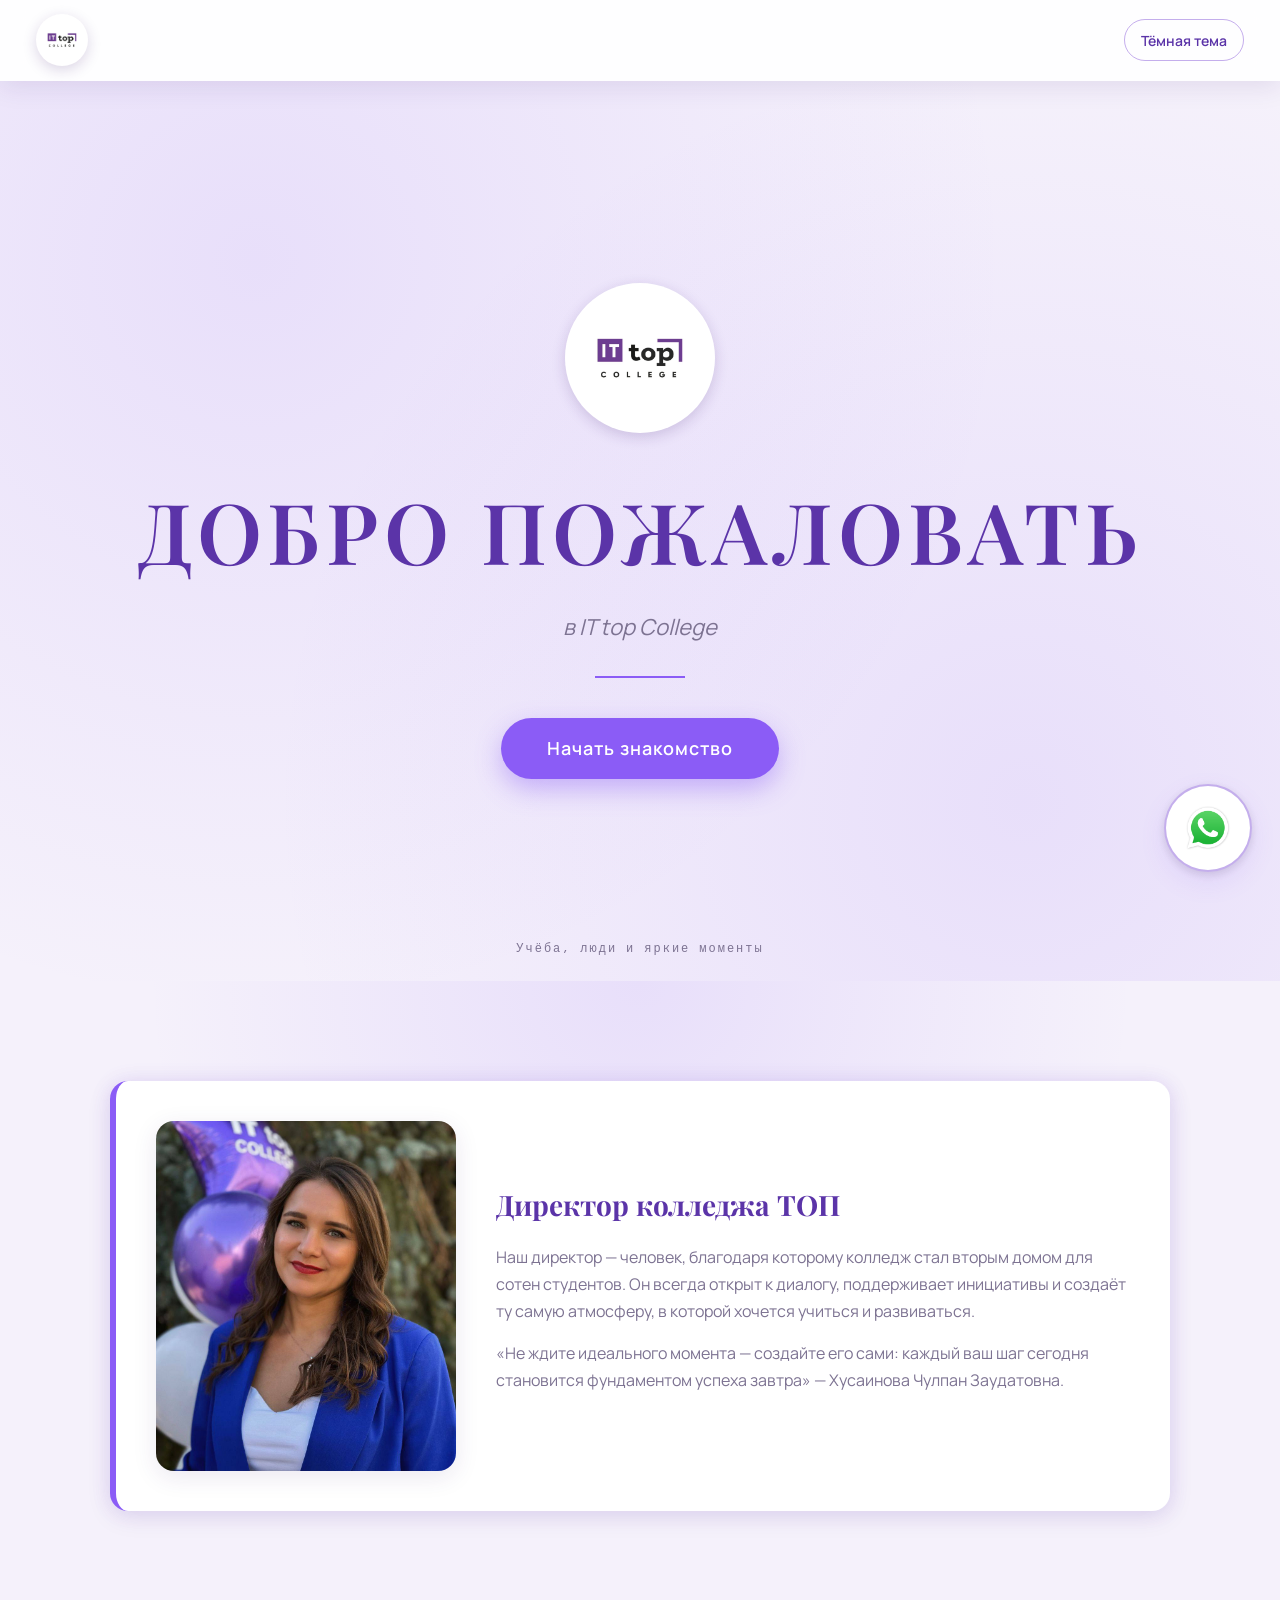
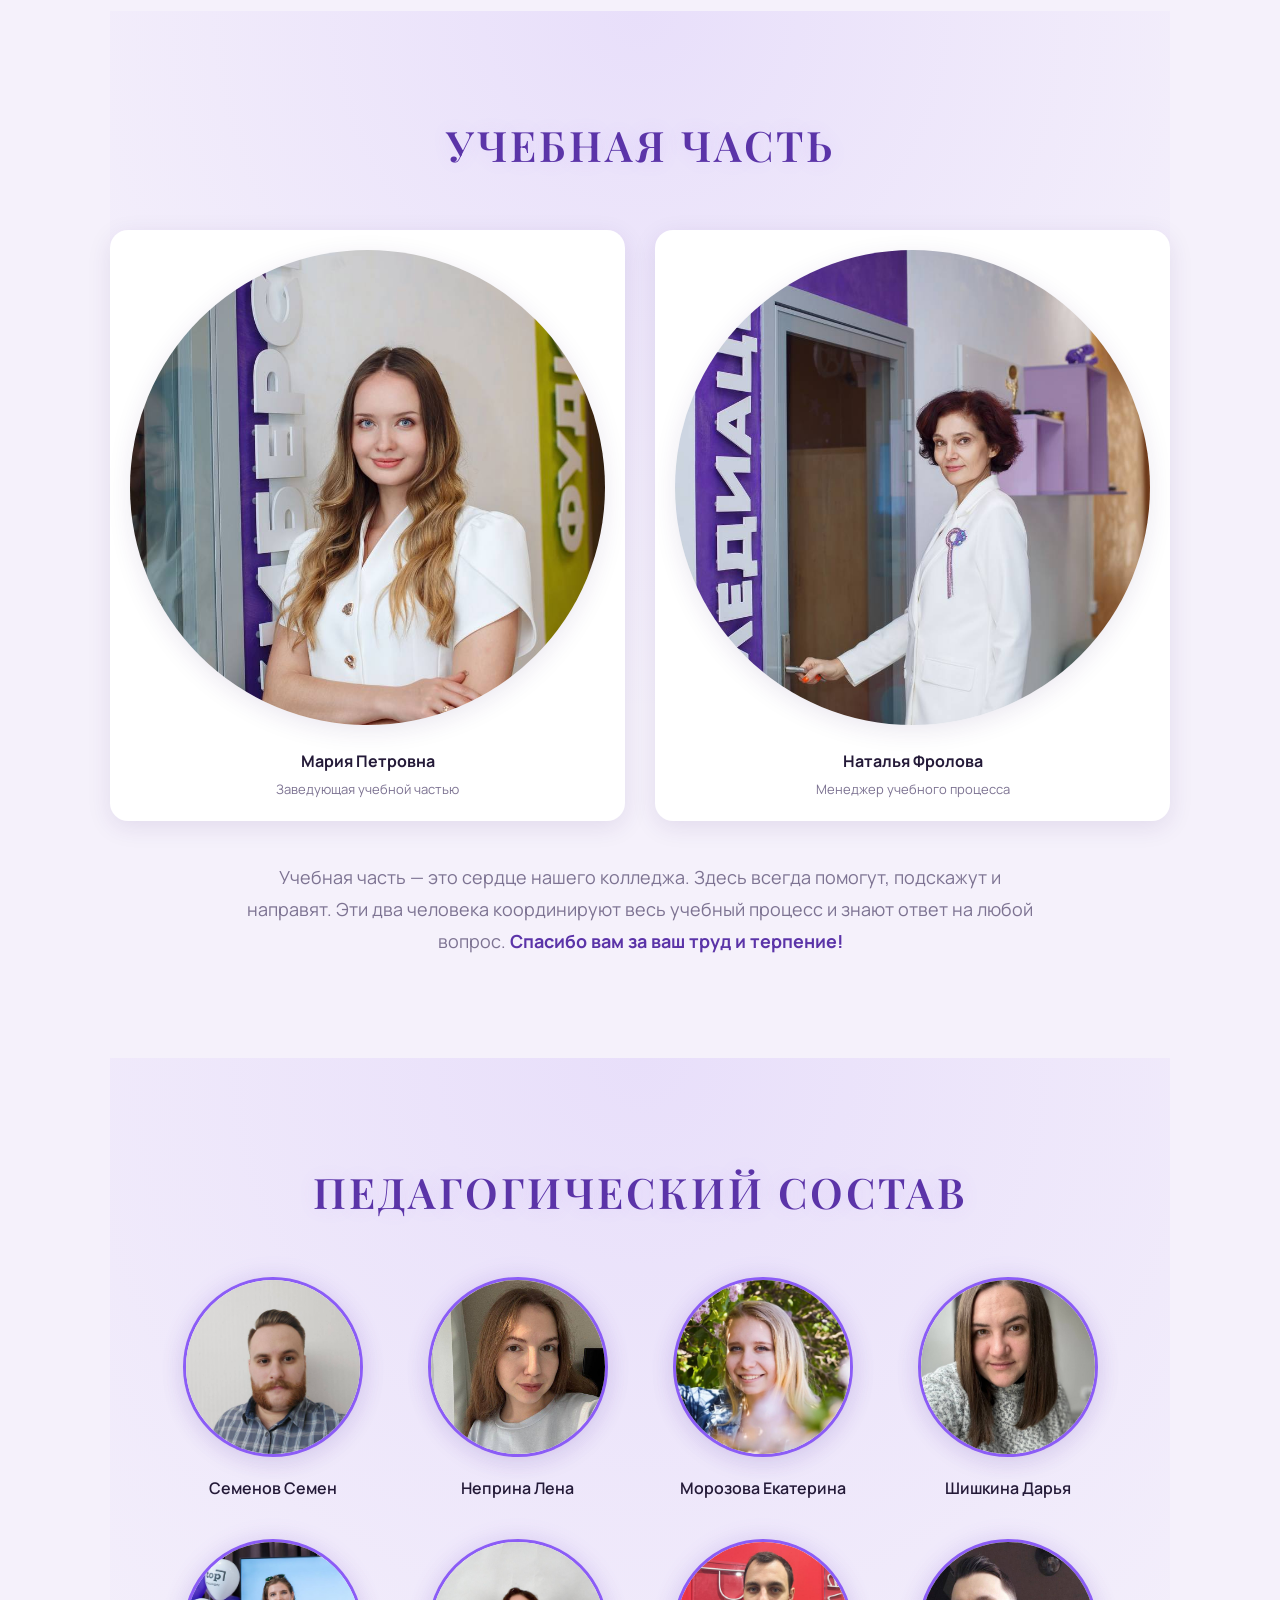
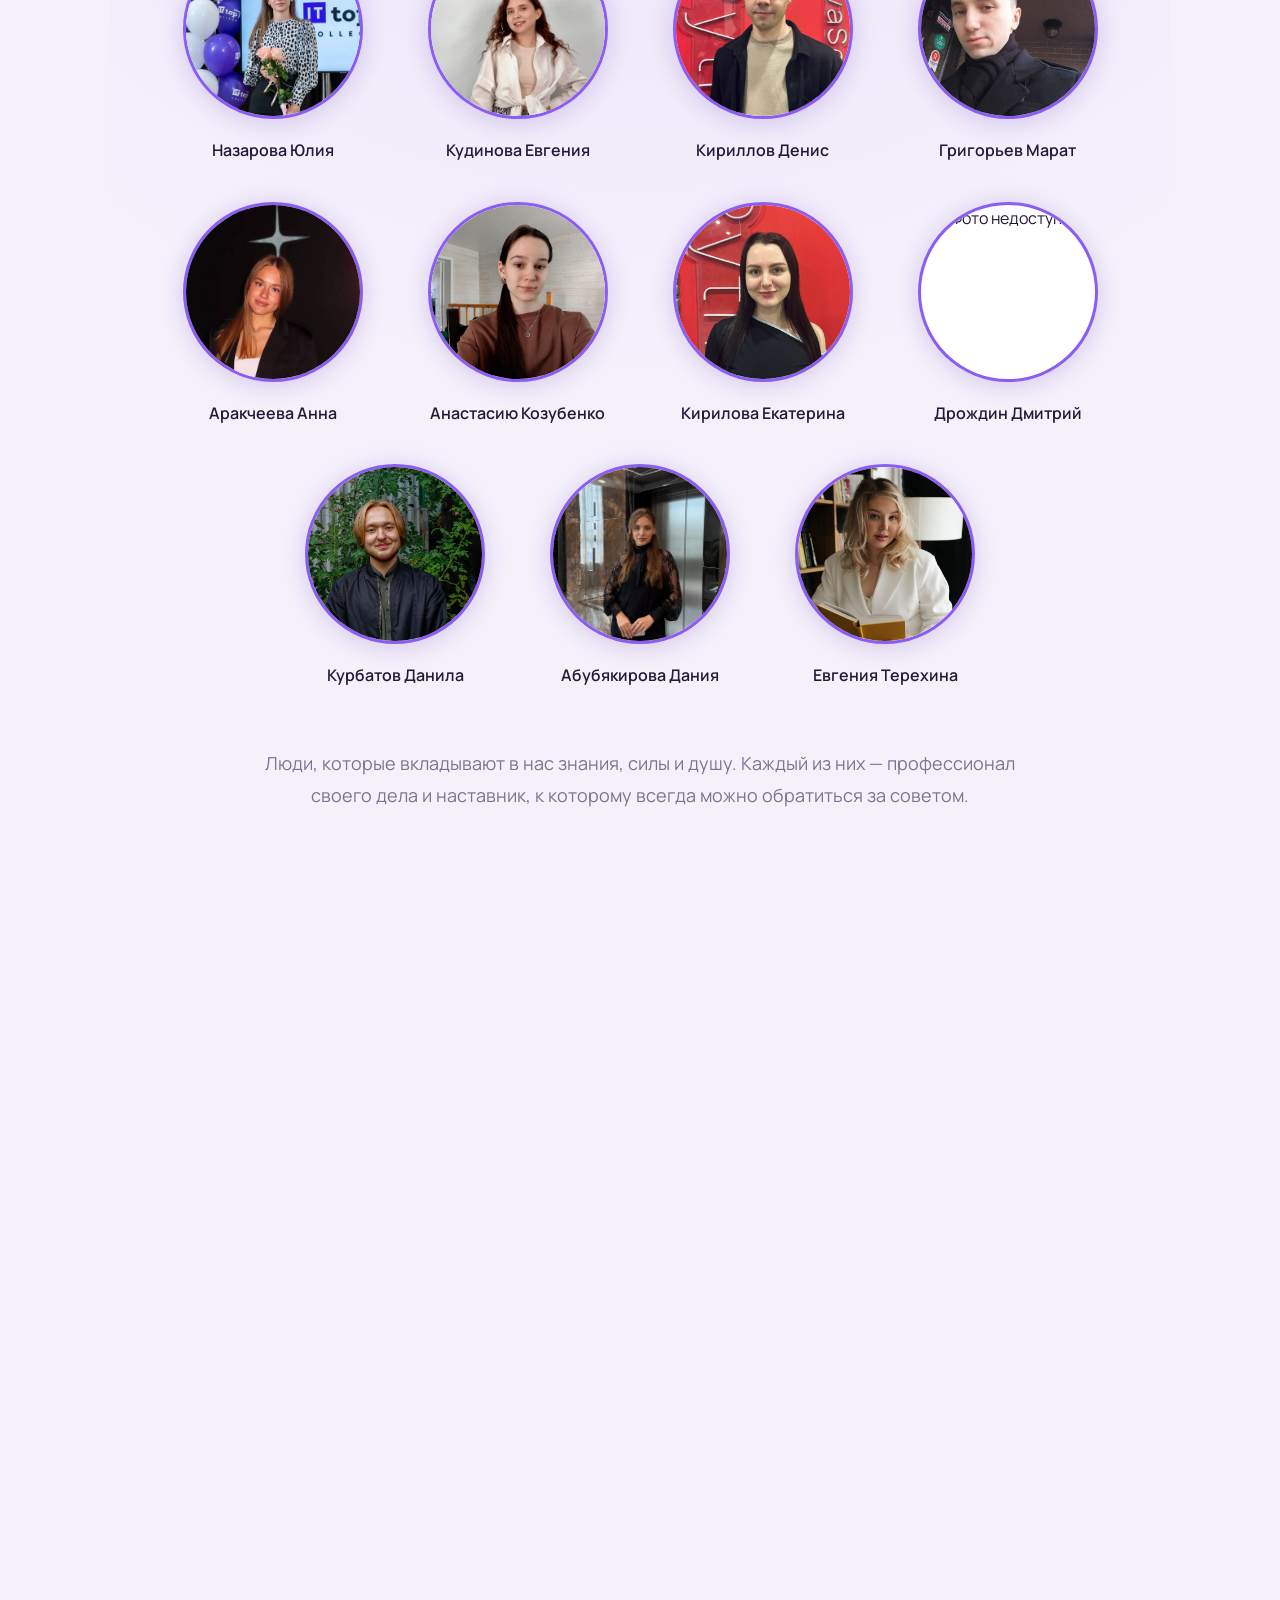
==== index.html @ a3cddbc0 "v1.0.0 — initial release" ====
<!DOCTYPE html>
<html lang="ru">
<head>
  <meta charset="UTF-8">
  <meta name="viewport" content="width=device-width, initial-scale=1.0">
  <title>Добро пожаловать — IT top College</title>
  <link rel="stylesheet" href="style.css">

  <script>
    (function () {
      try {
        var t = localStorage.getItem('theme');
        if (t === 'light' || t === 'dark') {
          document.documentElement.setAttribute('data-theme', t);
        }
      } catch (e) {}
    })();
  </script>
  <script src="theme-toggle.js" defer></script>
</head>
<body>

  <header class="site-header" id="siteHeader">
    <a href="index.html" class="logo-round" title="На главную">
      <img src="/icon and logo/logo.avif" alt="Логотип">
    </a>

    <div class="header-actions">
      <button class="theme-toggle" id="theme-toggle" aria-label="Сменить тему"></button>
    </div>
  </header>

  <header class="cover" id="cover">
    <div class="logo-big logo-round">
      <img src="/icon and logo/logo.avif" alt="Логотип IT top College">
    </div>
    <h1>Добро пожаловать</h1>
    <p class="cover-sub">в IT top College</p>
    <div class="divider"></div>
    <a href="#director" class="btn-start" id="start-btn">Начать знакомство</a>
    <p class="cover-foot">Учёба, люди и яркие моменты</p>
  </header>

  <main class="story-content">

    <section class="section" id="director">
      <div class="director-block">
        <div class="director-photo">
          <img src="/teachers/Хусаинова Чулпан Заудатовна.jpg" alt="Фото недоступно">
        </div>
        <div class="director-info">
          <h2>Директор колледжа ТОП</h2>
          <p>Наш директор — человек, благодаря которому колледж стал вторым домом для сотен студентов. Он всегда открыт к диалогу, поддерживает инициативы и создаёт ту самую атмосферу, в которой хочется учиться и развиваться.</p>
          <blockquote class="director-quote">
            <p>«Не ждите идеального момента — создайте его сами: каждый ваш шаг сегодня становится фундаментом успеха завтра» — Хусаинова Чулпан Заудатовна.</p>
          </blockquote>
        </div>
      </div>
    </section>

    <section class="section" id="academic">
      <h2 class="section-title">Учебная часть</h2>

      <div class="academic-layout">
        <div class="academic-col">
          <div class="staff-card">
            <img src="/teachers/Иванова Мария.jpg" alt="Фото недоступно">
            <div class="staff-name">Мария Петровна</div>
            <div class="staff-role">Заведующая учебной частью</div>
          </div>
          <!-- <div class="academic-quote">
            <p>«Не ждите идеального момента — создайте его сами: каждый ваш шаг сегодня становится фундаментом успеха завтра»</p>
          </div> -->
        </div>

        <div class="academic-col">
          <div class="staff-card">
            <img src="/teachers/Наталья Фролова.jpg" alt="Фото недоступно">
            <div class="staff-name">Наталья Фролова</div>
            <div class="staff-role">Менеджер учебного процесса</div>
          </div>
          <!-- <div class="academic-quote">
            <p>«Не ждите идеального момента — создайте его сами: каждый ваш шаг сегодня становится фундаментом успеха завтра»</p>
          </div> -->
        </div>
      </div>

      <div class="section-text">
        <p>Учебная часть — это сердце нашего колледжа. Здесь всегда помогут, подскажут и направят. Эти два человека координируют весь учебный процесс и знают ответ на любой вопрос. <strong>Спасибо вам за ваш труд и терпение!</strong></p>
      </div>
    </section>

    <section class="section" id="staff">
      <h2 class="section-title">Педагогический состав</h2>
      <div class="teachers-grid">
        <div class="teacher-card"><div class="teacher-avatar"><img src="/teachers/Семенов Семен.jpg" alt="Фото недоступно"></div><div class="teacher-name">Семенов Семен</div></div>
        <div class="teacher-card"><div class="teacher-avatar"><img src="/teachers/Неприна Лена.jpg" alt="Фото недоступно"></div><div class="teacher-name">Неприна Лена</div></div>
        <div class="teacher-card"><div class="teacher-avatar"><img src="/teachers/Морозова Екатерина.jpg" alt="Фото недоступно"></div><div class="teacher-name">Морозова Екатерина</div></div>
        <div class="teacher-card"><div class="teacher-avatar"><img src="/teachers/Шишкина Дарья.jpg" alt="Фото недоступно"></div><div class="teacher-name">Шишкина Дарья</div></div>
        <div class="teacher-card"><div class="teacher-avatar"><img src="/teachers/Назарова Юлия.jpg" alt="Фото недоступно"></div><div class="teacher-name">Назарова Юлия</div></div>
        <div class="teacher-card"><div class="teacher-avatar"><img src="/teachers/Кудинова Евгения.jpg" alt="Фото недоступно"></div><div class="teacher-name">Кудинова Евгения</div></div>
        <div class="teacher-card"><div class="teacher-avatar"><img src="/teachers/Кириллов Денис.jpg" alt="Фото недоступно"></div><div class="teacher-name">Кириллов Денис</div></div>
        <div class="teacher-card"><div class="teacher-avatar"><img src="/teachers/Григорьев Марат.jpg" alt="Фото недоступно"></div><div class="teacher-name">Григорьев Марат</div></div>
        <div class="teacher-card"><div class="teacher-avatar"><img src="/teachers/Аракчеева Анна.jpg" alt="Фото недоступно"></div><div class="teacher-name">Аракчеева Анна</div></div>
        <div class="teacher-card"><div class="teacher-avatar"><img src="/teachers/Анастасию Козубенко.jpg" alt="Фото недоступно"></div><div class="teacher-name">Анастасию Козубенко</div></div>
        <div class="teacher-card"><div class="teacher-avatar"><img src="/teachers/Кирилова Екатерина.jpg" alt="Фото недоступно"></div><div class="teacher-name">Кирилова Екатерина</div></div>
        <div class="teacher-card"><div class="teacher-avatar"><img src="/teachers/Дрождин Дмитрий.jpg" alt="Фото недоступно"></div><div class="teacher-name">Дрождин Дмитрий</div></div>
        <div class="teacher-card"><div class="teacher-avatar"><img src="/teachers/Курбатов Данила.jpg" alt="Фото недоступно"></div><div class="teacher-name">Курбатов Данила</div></div>
        <div class="teacher-card"><div class="teacher-avatar"><img src="/teachers/Абубякирова Дания.jpg" alt="Фото недоступно"></div><div class="teacher-name">Абубякирова Дания</div></div>
        <div class="teacher-card"><div class="teacher-avatar"><img src="/teachers/Евгения Терехина.jpg" alt="Фото недоступно"></div><div class="teacher-name">Евгения Терехина</div></div>
      </div>
      <div class="section-text">
        <p>Люди, которые вкладывают в нас знания, силы и душу. Каждый из них — профессионал своего дела и наставник, к которому всегда можно обратиться за советом.</p>
      </div>
    </section>

    <section class="section" id="life">
      <h2 class="section-title">Наша жизнь</h2>
      <div class="grid-8">
        <img src="/images/5363942269402160762.jpg" alt="Фото недоступно">
        <img src="/images/IMG_5062.jpg" alt="Фото недоступно">
        <img src="/images/5363942269402160749.jpg" alt="Фото недоступно">
        <img src="/images/5363942269402160780.jpg" alt="Фото недоступно">
        <img src="/images/5363942269402160752.jpg" alt="Фото недоступно">
        <img src="/images/5363942269402160764.jpg" alt="Фото недоступно">
        <img src="/images/5363942269402160736.jpg" alt="Фото недоступно">
        <img src="/images/IMG_2931.JPG" alt="Фото недоступно">
      </div>
      <div class="section-text">
        <p>Учёба — это не только пары и зачёты. Это мероприятия, конкурсы, поездки и моменты, которые запоминаются навсегда. Здесь мы показываем самые яркие кадры из нашей студенческой жизни.</p>
      </div>
      <div class="center-btn">
        <a href="months.html" class="btn-start">Перейти к главам</a>
      </div>
    </section>

  </main>

  <div class="rotating-social-icon">
    <div class="rotating-icon-container">
      <a href="https://wa.me/79278287727" class="rotating-icon whatsapp" target="_blank" rel="noopener noreferrer" title="WhatsApp">
        <img src="/icon and logo/whatsapp-icon.png" alt="WhatsApp" width="50" height="50" loading="lazy">
      </a>
      <a href="https://t.me/academya73" class="rotating-icon telegram" target="_blank" rel="noopener noreferrer" title="Telegram">
        <img src="/icon and logo/telegram-icon.png" alt="Telegram" width="80" height="80" loading="lazy">
      </a>
      <a href="https://m.vk.ru/it_academy_uly" class="rotating-icon vk" target="_blank" rel="noopener noreferrer" title="ВКонтакте">
        <img src="/icon and logo/vk-icon.png" alt="ВКонтакте" width="70" height="70" loading="lazy">
      </a>
      <a href="https://max.ru/channel_itacademy_top" class="rotating-icon max" target="_blank" rel="noopener noreferrer" title="WhatsApp">
        <img src="/icon and logo/Maxapp-icon.png" alt="MAX" width="50" height="50" loading="lazy">
      </a>
    </div>
  </div>

  <div class="lightbox" id="lightbox" aria-hidden="true">
    <button class="lightbox-close" id="lightbox-close" aria-label="Закрыть">&times;</button>
    <img src="" alt="" id="lightbox-img">
  </div>

  <script>
    var startBtn = document.getElementById('start-btn');
    if (startBtn) {
      startBtn.addEventListener('click', function(e) {
        e.preventDefault();
        var target = document.getElementById('director');
        if (target) target.scrollIntoView({ behavior: 'smooth' });
      });
    }

    document.addEventListener("DOMContentLoaded", function() {
      var sections = document.querySelectorAll('.section');
      if ('IntersectionObserver' in window) {
        var observer = new IntersectionObserver(function(entries) {
          entries.forEach(function(entry) {
            if (entry.isIntersecting) {
              entry.target.classList.add('visible');
              observer.unobserve(entry.target);
            }
          });
        }, { threshold: 0.15 });
        sections.forEach(function(section) { observer.observe(section); });
      } else {
        sections.forEach(function(section) { section.classList.add('visible'); });
      }
    });

    document.addEventListener("DOMContentLoaded", function () {
      var header = document.getElementById('siteHeader');
      var cover = document.getElementById('cover');
      if (!header || !cover) return;

      var headerHeight = header.offsetHeight;

      function checkHeader() {
        var coverBottom = cover.getBoundingClientRect().bottom;
        if (coverBottom <= headerHeight) {
          header.classList.add('visible');
        } else {
          header.classList.remove('visible');
        }
      }

      window.addEventListener('scroll', checkHeader, { passive: true });
      window.addEventListener('resize', checkHeader);
      checkHeader();
    });

    document.addEventListener("DOMContentLoaded", function () {
      var lightbox = document.getElementById('lightbox');
      var lightboxImg = document.getElementById('lightbox-img');
      var btnClose = document.getElementById('lightbox-close');
      var allImages = document.querySelectorAll('.director-photo img, .staff-card img, .grid-8 img, .teacher-avatar img');

      allImages.forEach(function (img) {
        img.style.cursor = 'zoom-in';
        img.addEventListener('click', function () {
          lightboxImg.src = img.src;
          lightboxImg.alt = img.alt || 'Просмотр фото';
          lightbox.classList.add('open');
          lightbox.setAttribute('aria-hidden', 'false');
          document.body.style.overflow = 'hidden';
        });
      });

      function closeLightbox() {
        lightbox.classList.remove('open');
        lightbox.setAttribute('aria-hidden', 'true');
        document.body.style.overflow = '';
      }

      btnClose.addEventListener('click', closeLightbox);
      lightbox.addEventListener('click', function (e) {
        if (e.target === lightbox) closeLightbox();
      });
      document.addEventListener('keydown', function (e) {
        if (!lightbox.classList.contains('open')) return;
        if (e.key === 'Escape') closeLightbox();
      });
    });
  </script>
</body>
</html>
---- style.css ----
@import url('https://fonts.googleapis.com/css2?family=DM+Mono:wght@400;500&family=Manrope:wght@400;500;600;700;800&family=Playfair+Display:ital,wght@0,600;0,700;1,600;1,700&display=swap');

/* =====================================================================
   ОДИН ФАЙЛ — ДВЕ ТЕМЫ (светлая + тёмная, фиолетовые оттенки)
   ===================================================================== */

/* ---------- СВЕТЛАЯ ТЕМА ---------- */
:root {
  --bg: #f5f1fb;
  --text: #241a38;
  --muted: #7d7392;
  --accent: #8b5cf6;
  --accent-dark: #5b34a8;
  --accent-soft: #c0a3ff;
  --card: #ffffff;
  --chip: #ece4fa;
  --chip-text: #7d7392;
  --line: rgba(124, 77, 214, 0.16);
  --line-strong: rgba(124, 77, 214, 0.45);
  --card-border: transparent;
  --hover-border: transparent;
  --header-bg: rgba(255, 255, 255, 0.9);
  --header-line: transparent;
  --glow: rgba(139, 92, 246, 0.12);
  --on-accent: #ffffff;
  --on-accent-muted: rgba(255, 255, 255, 0.8);
  --arrow: #8b5cf6;
  --btn-shadow: rgba(139, 92, 246, 0.42);
  --btn-shadow-hover: rgba(139, 92, 246, 0.55);
  --shadow: 0 6px 24px rgba(60, 30, 110, 0.10);
  --shadow-sm: 0 4px 14px rgba(60, 30, 110, 0.18);
  --shadow-hover: 0 16px 38px rgba(60, 30, 110, 0.18);
  --card-hover-fade: 0.08;
  --lightbox-bg: rgba(18, 10, 36, 0.93);
  --lightbox-glow: rgba(0, 0, 0, 0.7);
  --radius: 18px;
  --font-body: "Manrope", Arial, sans-serif;
  --font-head: "Playfair Display", Georgia, serif;
  --font-mono: "DM Mono", monospace;
  color-scheme: light;
}

/* ---------- ТЁМНАЯ ТЕМА ---------- */
@media (prefers-color-scheme: dark) {
  :root:not([data-theme="light"]) {
    --bg: #09090d;
    --text: #f6f5fa;
    --muted: #a09eae;
    --accent: #9c6bff;
    --accent-dark: #c0a3ff;
    --accent-soft: #c0a3ff;
    --card: #101015;
    --chip: #211832;
    --chip-text: #c0a3ff;
    --line: #2b2935;
    --line-strong: rgba(156, 107, 255, 0.5);
    --card-border: #2b2935;
    --hover-border: #6d4b9e;
    --header-bg: rgba(9, 9, 13, 0.92);
    --header-line: #2b2935;
    --glow: rgba(110, 57, 189, 0.18);
    --on-accent: #130d1d;
    --on-accent-muted: rgba(19, 13, 29, 0.75);
    --arrow: #c0a3ff;
    --btn-shadow: rgba(156, 107, 255, 0.35);
    --btn-shadow-hover: rgba(156, 107, 255, 0.5);
    --shadow: 0 6px 24px rgba(0, 0, 0, 0.45);
    --shadow-sm: 0 4px 14px rgba(0, 0, 0, 0.6);
    --shadow-hover: 0 16px 38px rgba(80, 40, 150, 0.35);
    --card-hover-fade: 0.12;
    --lightbox-bg: rgba(5, 5, 7, 0.96);
    --lightbox-glow: rgba(110, 57, 189, 0.35);
    color-scheme: dark;
  }
}

:root[data-theme="dark"] {
  --bg: #09090d;
  --text: #f6f5fa;
  --muted: #a09eae;
  --accent: #9c6bff;
  --accent-dark: #c0a3ff;
  --accent-soft: #c0a3ff;
  --card: #101015;
  --chip: #211832;
  --chip-text: #c0a3ff;
  --line: #2b2935;
  --line-strong: rgba(156, 107, 255, 0.5);
  --card-border: #2b2935;
  --hover-border: #6d4b9e;
  --header-bg: rgba(9, 9, 13, 0.92);
  --header-line: #2b2935;
  --glow: rgba(110, 57, 189, 0.18);
  --on-accent: #130d1d;
  --on-accent-muted: rgba(19, 13, 29, 0.75);
  --arrow: #c0a3ff;
  --btn-shadow: rgba(156, 107, 255, 0.35);
  --btn-shadow-hover: rgba(156, 107, 255, 0.5);
  --shadow: 0 6px 24px rgba(0, 0, 0, 0.45);
  --shadow-sm: 0 4px 14px rgba(0, 0, 0, 0.6);
  --shadow-hover: 0 16px 38px rgba(80, 40, 150, 0.35);
  --card-hover-fade: 0.12;
  --lightbox-bg: rgba(5, 5, 7, 0.96);
  --lightbox-glow: rgba(110, 57, 189, 0.35);
  color-scheme: dark;
}

/* ================= БАЗА ================= */
* { box-sizing: border-box; margin: 0; padding: 0; }
html { scroll-behavior: smooth; }
body {
  font-family: var(--font-body);
  background: var(--bg);
  color: var(--text);
  line-height: 1.65;
  min-height: 100vh;
  transition: background 0.3s, color 0.3s;
}
h1, h2, h3 { font-family: var(--font-head); }

/* ================= ПЕРЕКЛЮЧАТЕЛЬ ТЕМЫ ================= */
.theme-toggle {
  display: inline-flex;
  align-items: center;
  justify-content: center;
  min-width: 120px;
  height: 42px;
  padding: 0 16px;
  border-radius: 40px;
  border: 1px solid var(--line-strong);
  background: transparent;
  color: var(--accent-dark);
  font-size: 14px;
  font-weight: 600;
  cursor: pointer;
  transition: 0.2s;
  flex-shrink: 0;
  font-family: var(--font-body);
  white-space: nowrap;
}
.theme-toggle:hover {
  background: var(--accent);
  color: var(--on-accent);
  border-color: var(--accent);
}
.theme-toggle.floating {
  position: fixed;
  top: 18px;
  right: 18px;
  z-index: 200;
  background: var(--card);
  box-shadow: var(--shadow);
}

/* ================= ЛОГОТИП ================= */
.logo-round {
  display: block;
  border-radius: 50%;
  overflow: hidden;
  background: var(--card);
  box-shadow: var(--shadow-sm);
  border: 1px solid var(--card-border);
  flex-shrink: 0;
}
.logo-round img {
  width: 100%;
  height: 100%;
  object-fit: cover;
  transform: scale(1.15);
  display: block;
}
.logo-big.logo-round { width: 150px; height: 150px; }
header.site-header .logo-round { width: 52px; height: 52px; }

/* ================= ГЛАВНАЯ (ОБЛОЖКА) ================= */
.cover {
  min-height: 100vh;
  display: flex;
  flex-direction: column;
  align-items: center;
  justify-content: center;
  text-align: center;
  padding: 40px 20px;
  background:
    radial-gradient(circle at 20% 20%, var(--glow), transparent 60%),
    radial-gradient(circle at 80% 80%, var(--glow), transparent 60%),
    var(--bg);
  position: relative;
  overflow: hidden;
}
.cover .logo-big {
  margin-bottom: 28px;
  animation: fadeUp 1s ease both;
}
.cover h1 {
  font-size: clamp(38px, 8vw, 84px);
  letter-spacing: 6px;
  text-transform: uppercase;
  color: var(--accent-dark);
  font-weight: 600;
  animation: fadeUp 1s 0.15s ease both;
}
.cover .cover-sub {
  color: var(--muted);
  font-style: italic;
  font-size: clamp(16px, 2.4vw, 22px);
  margin-top: 10px;
  animation: fadeUp 1s 0.3s ease both;
}
.cover .divider {
  width: 90px;
  height: 2px;
  background: var(--accent);
  margin: 30px auto;
  animation: fadeUp 1s 0.4s ease both;
}
.cover .btn-start {
  display: inline-block;
  margin-top: 10px;
  padding: 16px 46px;
  border-radius: 50px;
  background: var(--accent);
  color: var(--on-accent);
  text-decoration: none;
  font-size: 18px;
  font-weight: 600;
  letter-spacing: 1px;
  box-shadow: 0 10px 26px var(--btn-shadow);
  transition: 0.25s;
  animation: fadeUp 1s 0.55s ease both;
}
.cover .btn-start:hover {
  background: var(--accent-dark);
  transform: translateY(-3px);
  box-shadow: 0 14px 32px var(--btn-shadow-hover);
}
.cover .cover-foot {
  position: absolute;
  bottom: 22px;
  font-family: var(--font-mono);
  font-size: 12px;
  color: var(--muted);
  letter-spacing: 2px;
}
@keyframes fadeUp {
  from { opacity: 0; transform: translateY(24px); }
  to   { opacity: 1; transform: translateY(0); }
}

/* ================= ШАПКА ВНУТРЕННИХ СТРАНИЦ ================= */
header.site-header {
  display: flex;
  align-items: center;
  justify-content: space-between;
  gap: 20px;
  padding: 14px 36px;
  background: var(--header-bg);
  backdrop-filter: blur(12px);
  border-bottom: 1px solid var(--header-line);
  box-shadow: var(--shadow);
  position: sticky;
  top: 0;
  z-index: 100;
}
.header-actions {
  display: flex;
  align-items: center;
  gap: 12px;
}
.back-link {
  text-decoration: none;
  color: var(--accent-dark);
  font-size: 15px;
  padding: 8px 16px;
  border-radius: 30px;
  border: 1px solid var(--line-strong);
  transition: 0.2s;
  white-space: nowrap;
}
.back-link:hover { background: var(--accent); color: var(--on-accent); border-color: var(--accent); }

/* ================= ОГЛАВЛЕНИЕ ================= */
main { max-width: 1100px; margin: 0 auto; padding: 0 20px; }
.page-title {
  text-align: center;
  font-size: clamp(28px, 5vw, 46px);
  letter-spacing: 3px;
  text-transform: uppercase;
  color: var(--accent-dark);
  margin: 56px 0 8px;
  font-weight: 600;
}
.page-subtitle {
  text-align: center;
  color: var(--muted);
  font-style: italic;
  margin-bottom: 50px;
}
.months-grid {
  display: grid;
  grid-template-columns: repeat(auto-fit, minmax(210px, 1fr));
  gap: 22px;
  margin-bottom: 70px;
}
.month-card {
  position: relative;
  display: block;
  background: var(--card);
  border-radius: var(--radius);
  padding: 34px 26px 30px;
  text-decoration: none;
  color: var(--text);
  box-shadow: var(--shadow);
  overflow: hidden;
  transition: 0.3s;
  border: 1px solid var(--line);
}
.month-card::before {
  content: "";
  position: absolute;
  inset: 0 auto 0 0;
  width: 6px;
  background: var(--accent);
  transition: 0.3s;
}
.month-card:hover {
  transform: translateY(-6px);
  box-shadow: var(--shadow-hover);
  border-color: var(--hover-border);
}
.month-card:hover::before { width: 100%; opacity: var(--card-hover-fade); }
.month-card .num {
  font-family: var(--font-mono);
  font-size: 13px;
  color: var(--accent);
  letter-spacing: 2px;
  margin-bottom: 6px;
}
.month-card h3 {
  font-size: 28px;
  font-weight: 600;
  letter-spacing: 1px;
  margin-bottom: 8px;
}
.month-card .hint {
  font-size: 14px;
  color: var(--muted);
  font-style: italic;
}
.month-card .arrow {
  position: absolute;
  right: 20px;
  bottom: 18px;
  font-size: 22px;
  color: var(--arrow);
  transition: 0.3s;
}
.month-card:hover .arrow { transform: translateX(6px); }
.month-card.empty { opacity: 0.6; }
.month-card.empty::after {
  content: "скоро";
  position: absolute;
  top: 14px;
  right: 14px;
  font-size: 12px;
  color: var(--chip-text);
  background: var(--chip);
  padding: 3px 10px;
  border-radius: 20px;
  font-style: italic;
}

/* ================= СТРАНИЦА МЕСЯЦА ================= */
.chapter-head {
  text-align: center;
  padding: 60px 20px 30px;
}
.chapter-num {
  font-family: var(--font-mono);
  color: var(--accent);
  letter-spacing: 4px;
  font-size: 13px;
  text-transform: uppercase;
}
.chapter-head h1 {
  font-size: clamp(40px, 7vw, 72px);
  font-weight: 600;
  letter-spacing: 6px;
  text-transform: uppercase;
  color: var(--accent-dark);
  margin: 10px 0;
}
.chapter-line {
  width: 70px;
  height: 2px;
  background: var(--accent);
  margin: 18px auto 0;
}
.event-description {
  background: var(--card);
  border-radius: var(--radius);
  box-shadow: var(--shadow);
  border: 1px solid var(--card-border);
  border-left: 6px solid var(--accent);
  padding: 30px 34px;
  margin: 20px 0 50px;
}
.event-description h2 {
  font-size: 20px;
  letter-spacing: 1px;
  text-transform: uppercase;
  color: var(--accent-dark);
  margin-bottom: 14px;
  font-weight: 600;
}
.event-description p {
  color: var(--muted);
  font-size: 16px;
}

/* ================= ГАЛЕРЕЯ ================= */
.gallery {
  columns: 3 260px;
  column-gap: 18px;
  max-width: 100%;
  margin-left: auto;
  margin-right: auto;
}
.gallery figure {
  break-inside: avoid;
  margin: 0 0 18px;
  border-radius: var(--radius);
  overflow: hidden;
  background: var(--card);
  border: 1px solid var(--card-border);
  box-shadow: var(--shadow);
  transition: transform 0.3s, box-shadow 0.3s, border-color 0.3s;
}
.gallery figure:hover {
  transform: scale(1.02) rotate(-0.3deg);
  border-color: var(--hover-border);
  box-shadow: var(--shadow-hover);
}
.gallery img {
  width: 100%;
  display: block;
  cursor: zoom-in;
}
.gallery figcaption {
  padding: 12px 16px 14px;
  font-size: 14px;
  color: var(--muted);
  line-height: 1.45;
  font-style: italic;
  display: -webkit-box;
  -webkit-line-clamp: 2;
  -webkit-box-orient: vertical;
  overflow: hidden;
  text-overflow: ellipsis;
  word-break: break-word;
}

/* ================= ЗАГЛУШКА ================= */
.placeholder {
  display: flex;
  flex-direction: column;
  align-items: center;
  justify-content: center;
  text-align: center;
  padding: 60px 30px;
  margin: 10px 0 40px;
  background: var(--card);
  border-radius: var(--radius);
  box-shadow: var(--shadow);
  border: 2px dashed var(--line-strong);
  color: var(--muted);
}
.placeholder .ph-icon {
  font-size: 54px;
  line-height: 1;
  margin-bottom: 18px;
  opacity: 0.7;
}
.placeholder h3 {
  font-size: 22px;
  font-weight: 600;
  color: var(--accent-dark);
  margin-bottom: 10px;
  letter-spacing: 1px;
}
.placeholder p {
  font-style: italic;
  font-size: 15px;
  max-width: 420px;
}

/* ================= НАВИГАЦИЯ ================= */
.chapter-nav {
  display: flex;
  justify-content: space-between;
  gap: 16px;
  margin: 50px 0 70px;
  flex-wrap: wrap;
}
.chapter-nav a {
  flex: 1;
  min-width: 200px;
  text-align: center;
  padding: 18px 24px;
  border-radius: var(--radius);
  background: var(--card);
  border: 1px solid var(--card-border);
  box-shadow: var(--shadow);
  text-decoration: none;
  color: var(--text);
  transition: 0.25s;
  font-size: 16px;
}
.chapter-nav a span {
  display: block;
  font-family: var(--font-mono);
  font-size: 11px;
  color: var(--muted);
  letter-spacing: 2px;
  text-transform: uppercase;
  margin-bottom: 4px;
}
.chapter-nav a:hover {
  background: var(--accent);
  color: var(--on-accent);
  border-color: var(--accent);
}
.chapter-nav a:hover span { color: var(--on-accent-muted); }

/* ================= ЛАЙТБОКС ================= */
.lightbox {
  position: fixed;
  inset: 0;
  background: var(--lightbox-bg);
  display: none;
  align-items: center;
  justify-content: center;
  z-index: 999;
  padding: 30px;
  cursor: zoom-out;
}
.lightbox.open { display: flex; }
.lightbox img {
  max-width: 95%;
  max-height: 92vh;
  border-radius: 10px;
  box-shadow: 0 0 60px var(--lightbox-glow);
  animation: zoomIn 0.3s ease;
}
@keyframes zoomIn {
  from { transform: scale(0.9); opacity: 0; }
  to   { transform: scale(1); opacity: 1; }
}
.lightbox-close {
  position: absolute;
  top: 18px;
  right: 28px;
  font-size: 44px;
  color: #fff;
  line-height: 1;
  opacity: 0.7;
}

/* ================= СОЦСЕТИ ================= */
.rotating-social-icon {
  position: fixed;
  bottom: 28px;
  right: 28px;
  z-index: 500;
  display: flex;
  align-items: center;
  justify-content: center;
  margin: 0;
  padding: 0;
  pointer-events: none;
}
.rotating-icon-container {
  position: relative;
  width: 88px;
  height: 88px;
  display: flex;
  align-items: center;
  justify-content: center;
  border-radius: 50%;
  background: var(--card);
  box-shadow: 0 10px 26px var(--glow), 0 3px 10px rgba(0,0,0,0.12);
  border: 2px solid var(--line-strong);
  transition: border-color 0.3s, box-shadow 0.3s, transform 0.2s;
  pointer-events: auto;
}
.rotating-icon-container:hover {
  border-color: var(--accent);
  box-shadow: 0 12px 32px var(--accent-soft), 0 4px 12px rgba(0,0,0,0.15);
  transform: scale(1.04);
}
.rotating-icon {
  position: absolute;
  top: 50%;
  left: 50%;
  transform: translate(-50%, -50%) scale(0.85);
  opacity: 0;
  visibility: hidden;
  transition: opacity 0.45s ease, transform 0.45s ease, visibility 0.45s;
  display: flex;
  align-items: center;
  justify-content: center;
  width: 66px;
  height: 66px;
  border-radius: 50%;
  overflow: hidden;
  background: var(--card);
  text-decoration: none;
}
.rotating-icon.active {
  opacity: 1;
  visibility: visible;
  transform: translate(-50%, -50%) scale(1);
}
.rotating-icon.max img {
  width: 110%;
  height: 110%;
  padding: 0;
  margin: -5%;
}
.rotating-icon img {
  width: 100%;
  height: 100%;
  object-fit: contain;
  object-position: center;
  display: block;
  padding: 9px;
}
.rotating-icon.whatsapp img { padding: 9px; }
.rotating-icon.telegram img { padding: 8px; }
.rotating-icon.vk img { padding: 9px; }
.rotating-icon.max img { padding: 9px; }

/* ================= ПОДВАЛ ================= */
footer.site-footer {
  text-align: center;
  padding: 34px;
  color: var(--muted);
  font-family: var(--font-mono);
  font-size: 12px;
  letter-spacing: 1px;
  margin-bottom: 60px;
}

/* ================= АДАПТИВ ================= */
/* Адаптация спец. разделов сентября */
.rope-course-gallery {
  display: flex;
  justify-content: center;
  align-items: stretch;
  gap: 20px;
  flex-wrap: nowrap;
  margin-bottom: 40px;
}
.rope-item {
  height: auto;
  width: 500px;
  flex-shrink: 0;
  display: flex;
  flex-direction: column;
}
.rope-item img {
  width: 100%;
  height: auto;
  display: block;
  border-radius: var(--radius) var(--radius) 0 0;
}

.svo-exhibition-gallery {
  display: flex;
  justify-content: center;
  align-items: flex-start;
  gap: 20px;
  flex-wrap: nowrap;
  overflow-x: auto;
  padding-bottom: 10px;
  margin-bottom: 40px;
}
.svo-item {
  width: 450px;
  flex-shrink: 0;
}

@media (max-width: 900px) {
  .rope-course-gallery, .svo-exhibition-gallery {
    flex-wrap: wrap !important;
    justify-content: center !important;
  }
  .rope-item, .svo-item,
  .rope-course-gallery figure,
  .svo-exhibition-gallery figure {
    width: 100% !important;
    max-width: 500px !important;
    height: auto !important;
    flex-shrink: 1 !important;
  }
  .rope-course-gallery figure img,
  .rope-course-gallery figure video {
    height: 400px !important;
    object-fit: cover !important;
  }
}

@media (max-width: 720px) {

  header.site-header { padding: 10px 16px; gap: 10px; }
  .header-actions { gap: 8px; }
  .back-link { padding: 7px 14px; font-size: 13px; }
  .theme-toggle { min-width: 100px; height: 38px; font-size: 13px; padding: 0 12px; }
  .logo-big.logo-round { width: 110px; height: 110px; }
  .cover h1 { letter-spacing: 3px; }
  .gallery { columns: 1; }
  .gallery figure { margin-bottom: 10px; }
  .gallery figcaption { font-size: 13px; padding: 9px 12px 11px; }
  .event-description { padding: 22px; }
  .chapter-nav a { min-width: 100%; }
  .rotating-social-icon { bottom: 22px; right: 22px; }
  .rotating-icon-container { width: 80px; height: 80px; }
  .rotating-icon { width: 60px; height: 60px; }
  .rotating-icon img { padding: 8px; }
  .rotating-icon.whatsapp img { padding: 8px; }
  .rotating-icon.telegram img { padding: 7px; }
  .rotating-icon.vk img { padding: 8px; }
  .rotating-icon.max img { padding: 8px; }
  footer.site-footer { margin-bottom: 60px; }
}
@media (max-width: 480px) {
  .back-link span { display: none; }
  .back-link { padding: 8px 12px; }
  .theme-toggle { min-width: 80px; font-size: 12px; }
  .rotating-social-icon { bottom: 20px; right: 20px; }
  .rotating-icon-container { width: 76px; height: 76px; border-width: 2px; }
  .rotating-icon { width: 58px; height: 58px; }
  .rotating-icon img { padding: 8px; }
  .rotating-icon.whatsapp img { padding: 8px; }
  .rotating-icon.telegram img { padding: 7px; }
  .rotating-icon.vk img { padding: 8px; }
  .rotating-icon.max img { padding: 8px; }
  footer.site-footer { margin-bottom: 70px; }
}

/* ================= СТРАНИЦА INDEX ================= */
.story-content { max-width: 1100px; margin: 0 auto; padding: 0 20px; }
.section {
  padding: 100px 0;
  position: relative;
  opacity: 0;
  transform: translateY(40px);
  transition: opacity 0.8s ease, transform 0.8s ease;
  background: radial-gradient(circle at 50% 0%, var(--glow), transparent 60%);
}
.section.visible {
  opacity: 1;
  transform: translateY(0);
}
.section-title {
  text-align: center;
  font-size: clamp(28px, 5vw, 42px);
  color: var(--accent-dark);
  margin-bottom: 50px;
  letter-spacing: 3px;
  text-transform: uppercase;
  font-weight: 600;
  text-shadow: 0 0 20px var(--glow);
}
.section-text {
  text-align: center;
  max-width: 800px;
  margin: 0 auto;
  font-size: 18px;
  color: var(--muted);
  line-height: 1.8;
}
.section-text strong { color: var(--accent-dark); }
.center-btn { text-align: center; margin-top: 40px; }

.director-block {
  display: flex;
  align-items: center;
  gap: 40px;
  background: var(--card);
  border-radius: var(--radius);
  padding: 40px;
  box-shadow: var(--shadow), 0 0 20px var(--glow);
  border-left: 6px solid var(--accent);
  transition: box-shadow 0.3s;
}
.director-block:hover {
  box-shadow: var(--shadow-hover), 0 0 30px var(--glow);
}
.director-photo {
  flex: 0 0 300px;
  height: 350px;
  border-radius: var(--radius);
  overflow: hidden;
  box-shadow: var(--shadow);
}
.director-photo img { width: 100%; height: 100%; object-fit: cover; display: block; }
.director-info { flex: 1; }
.director-info h2 { font-size: 28px; color: var(--accent-dark); margin-bottom: 15px; }
.director-info p { color: var(--muted); font-size: 16px; line-height: 1.7; margin-bottom: 15px; }
.director-quote cite {
  display: block;
  margin-top: 12px;
  font-style: normal;
  font-weight: 600;
  font-size: 0.9em;
  color: #2e7d32;
}

.academic-layout {
  display: grid;
  grid-template-columns: 1fr 1fr;
  gap: 30px;
  margin-bottom: 40px;
  align-items: start;
}
.academic-col {
  display: flex;
  flex-direction: column;
  gap: 20px;
}
.staff-card {
  text-align: center;
  background: var(--card);
  padding: 20px;
  border-radius: var(--radius);
  box-shadow: var(--shadow);
  transition: box-shadow 0.3s;
}
.staff-card:hover {
  box-shadow: var(--shadow-hover), 0 0 20px var(--glow);
}
.staff-card img {
  width: 100%;
  aspect-ratio: 1 / 1;
  object-fit: cover;
  border-radius: 50%;
  margin-bottom: 15px;
  box-shadow: var(--shadow);
  cursor: zoom-in;
}
.staff-name {
  font-weight: 700;
  font-size: 16px;
  color: var(--text);
  margin-bottom: 5px;
}
.staff-role {
  font-size: 13px;
  color: var(--muted);
}
.academic-quote {
  padding: 30px;
  background: var(--card);
  border-radius: var(--radius);
  box-shadow: var(--shadow), 0 0 30px var(--glow);
  border-left: 6px solid var(--accent);
  position: relative;
}
.academic-quote::before {
  content: '“';
  position: absolute;
  top: 5px;
  left: 15px;
  font-family: var(--font-head);
  font-size: 60px;
  color: var(--accent);
  opacity: 0.3;
  line-height: 1;
}
.academic-quote p {
  font-family: var(--font-head);
  font-size: 18px;
  font-style: italic;
  color: var(--accent-dark);
  line-height: 1.5;
  position: relative;
  z-index: 1;
  margin: 0;
}

.grid-8 { display: grid; grid-template-columns: repeat(4, 1fr); gap: 15px; margin-bottom: 40px; }
.grid-8 img {
  width: 100%; aspect-ratio: 4 / 3; object-fit: cover;
  border-radius: var(--radius);
  box-shadow: var(--shadow);
  transition: transform 0.3s, box-shadow 0.3s;
  cursor: zoom-in;
}
.grid-8 img:hover {
  transform: scale(1.03);
  box-shadow: var(--shadow-hover), 0 0 20px var(--glow);
}

.teachers-grid {
  display: flex;
  flex-wrap: wrap;
  justify-content: center;
  gap: 40px 25px;
  margin-bottom: 60px;
}
.teacher-card {
  display: flex;
  flex-direction: column;
  align-items: center;
  text-align: center;
  width: 220px;
}
.teacher-avatar {
  width: 180px;
  height: 180px;
  border-radius: 50%;
  overflow: hidden;
  background: var(--card);
  box-shadow: 0 0 25px var(--glow), var(--shadow);
  margin-bottom: 20px;
  border: 3px solid var(--accent);
  transition: transform 0.3s, box-shadow 0.3s;
  cursor: zoom-in;
}
.teacher-avatar img {
  width: 100%;
  height: 100%;
  object-fit: cover;
  display: block;
}
.teacher-card:hover .teacher-avatar {
  transform: scale(1.05);
  box-shadow: 0 0 35px var(--accent), var(--shadow-hover);
}
.teacher-name {
  font-size: 16px;
  color: var(--text);
  font-weight: 600;
  line-height: 1.4;
  max-width: 180px;
}

@media (max-width: 900px) {
  .director-block { flex-direction: column; padding: 30px; }
  .director-photo { flex: 0 0 auto; width: 100%; height: 300px; }
  .grid-8 { grid-template-columns: repeat(3, 1fr); }
  .teachers-grid { grid-template-columns: repeat(3, 1fr); gap: 30px 20px; }
  .academic-layout { grid-template-columns: 1fr; gap: 20px; }
}
@media (max-width: 600px) {
  .section { padding: 60px 0; }
  .grid-8 { grid-template-columns: repeat(2, 1fr); gap: 10px; }
  .director-block { padding: 20px; }
  .teachers-grid {
    gap: 25px 15px;
  }
  .teacher-card {
    width: 45%;
  }
  .teacher-avatar { width: 140px; height: 140px; }
  .teacher-name { font-size: 14px; }
  .academic-quote p { font-size: 16px; }
}

body.index-page .theme-toggle {
  display: inline-flex; align-items: center; justify-content: center;
  width: 42px; height: 42px; border-radius: 50%;
  border: 1px solid var(--line);
  background: var(--card); color: var(--accent-dark);
  font-size: 18px; cursor: pointer;
  position: fixed; top: 18px; right: 18px; z-index: 999;
  box-shadow: var(--shadow), 0 0 10px var(--glow);
  transition: 0.2s;
}
body.index-page .theme-toggle:hover { background: var(--accent); color: var(--on-accent); box-shadow: 0 0 20px var(--glow); }

.center-btn .btn-start {
  position: relative;
  display: inline-flex;
  align-items: center;
  justify-content: center;
  padding: 20px 60px;
  font-size: 20px;
  font-weight: 700;
  letter-spacing: 2px;
  border-radius: 50px;
  background: var(--accent);
  color: var(--on-accent);
  text-decoration: none;
  box-shadow: 0 10px 30px var(--btn-shadow);
  transition: all 0.3s ease;
  overflow: hidden;
  z-index: 1;
}
.center-btn .btn-start::before {
  content: '';
  position: absolute;
  top: -2px; left: -2px; right: -2px; bottom: -2px;
  background: linear-gradient(45deg, var(--accent), var(--accent-dark), var(--accent));
  z-index: -1;
  border-radius: 52px;
  background-size: 400%;
  animation: glowingBorder 3s linear infinite;
  opacity: 0.8;
  transition: opacity 0.3s ease;
}
.center-btn .btn-start:hover {
  transform: translateY(-5px) scale(1.02);
  box-shadow: 0 15px 40px var(--btn-shadow-hover), 0 0 30px var(--glow);
  background: var(--accent-dark);
}
.center-btn .btn-start:hover::before {
  opacity: 1;
  animation: glowingBorder 1.5s linear infinite;
}
.center-btn .btn-start::after {
  content: '→';
  margin-left: 10px;
  transition: transform 0.3s ease;
}
.center-btn .btn-start:hover::after {
  transform: translateX(5px);
}
@keyframes glowingBorder {
  0% { background-position: 0% 50%; }
  50% { background-position: 100% 50%; }
  100% { background-position: 0% 50%; }
}
@media (max-width: 600px) {
  .center-btn .btn-start { padding: 16px 40px; font-size: 18px; }
}

.lightbox {
  position: fixed;
  inset: 0;
  z-index: 1000;
  background: rgba(10, 5, 25, 0.92);
  backdrop-filter: blur(8px);
  display: flex;
  align-items: center;
  justify-content: center;
  opacity: 0;
  visibility: hidden;
  transition: opacity 0.3s ease, visibility 0.3s ease;
}
.lightbox.open { opacity: 1; visibility: visible; }
.lightbox img {
  max-width: 90vw;
  max-height: 85vh;
  border-radius: 12px;
  display: block;
  object-fit: contain;
  box-shadow: 0 0 30px var(--glow), 0 0 60px var(--glow), 0 0 90px var(--glow);
  transform: scale(0.85);
  opacity: 0;
  transition: transform 0.4s cubic-bezier(0.175, 0.885, 0.32, 1.275), opacity 0.3s ease;
}
.lightbox.open img { transform: scale(1); opacity: 1; }
.lightbox-close {
  position: absolute;
  top: 20px;
  right: 30px;
  background: rgba(139, 92, 246, 0.2);
  border: 1px solid var(--accent);
  color: #fff;
  font-size: 40px;
  line-height: 1;
  width: 50px;
  height: 50px;
  border-radius: 50%;
  cursor: pointer;
  display: flex;
  align-items: center;
  justify-content: center;
  transition: all 0.3s ease;
  box-shadow: 0 0 15px var(--glow);
  z-index: 1001;
}
.lightbox-close:hover {
  background: var(--accent);
  color: var(--on-accent);
  box-shadow: 0 0 25px var(--accent);
  transform: scale(1.05);
}

.media-row {
  display: grid;
  grid-template-columns: 1fr 1fr;
  gap: 18px;
  max-width: 560px;
  margin: 0 auto 30px;
  align-items: stretch;
}
.media-row figure {
  margin: 0;
  border-radius: var(--radius);
  overflow: hidden;
  background: var(--card);
  border: 1px solid var(--card-border);
  box-shadow: var(--shadow);
  transition: transform 0.3s, box-shadow 0.3s, border-color 0.3s;
  display: flex;
  flex-direction: column;
}
.media-row figure:hover {
  transform: scale(1.02) rotate(-0.3deg);
  border-color: var(--hover-border);
  box-shadow: var(--shadow-hover);
}
.media-row .media-video video {
  width: 100%;
  height: 250px;
  object-fit: cover;
  display: block;
}
.media-row .media-photo img {
  width: 100%;
  height: 100%;
  object-fit: cover;
  display: block;
  cursor: zoom-in;
  flex: 1;
}
.media-row figcaption {
  padding: 12px 16px 14px;
  font-size: 14px;
  color: var(--muted);
  line-height: 1.45;
  font-style: italic;
}
@media (max-width: 720px) {
  .media-row {
    grid-template-columns: 1fr;
    max-width: 100%;
  }
}
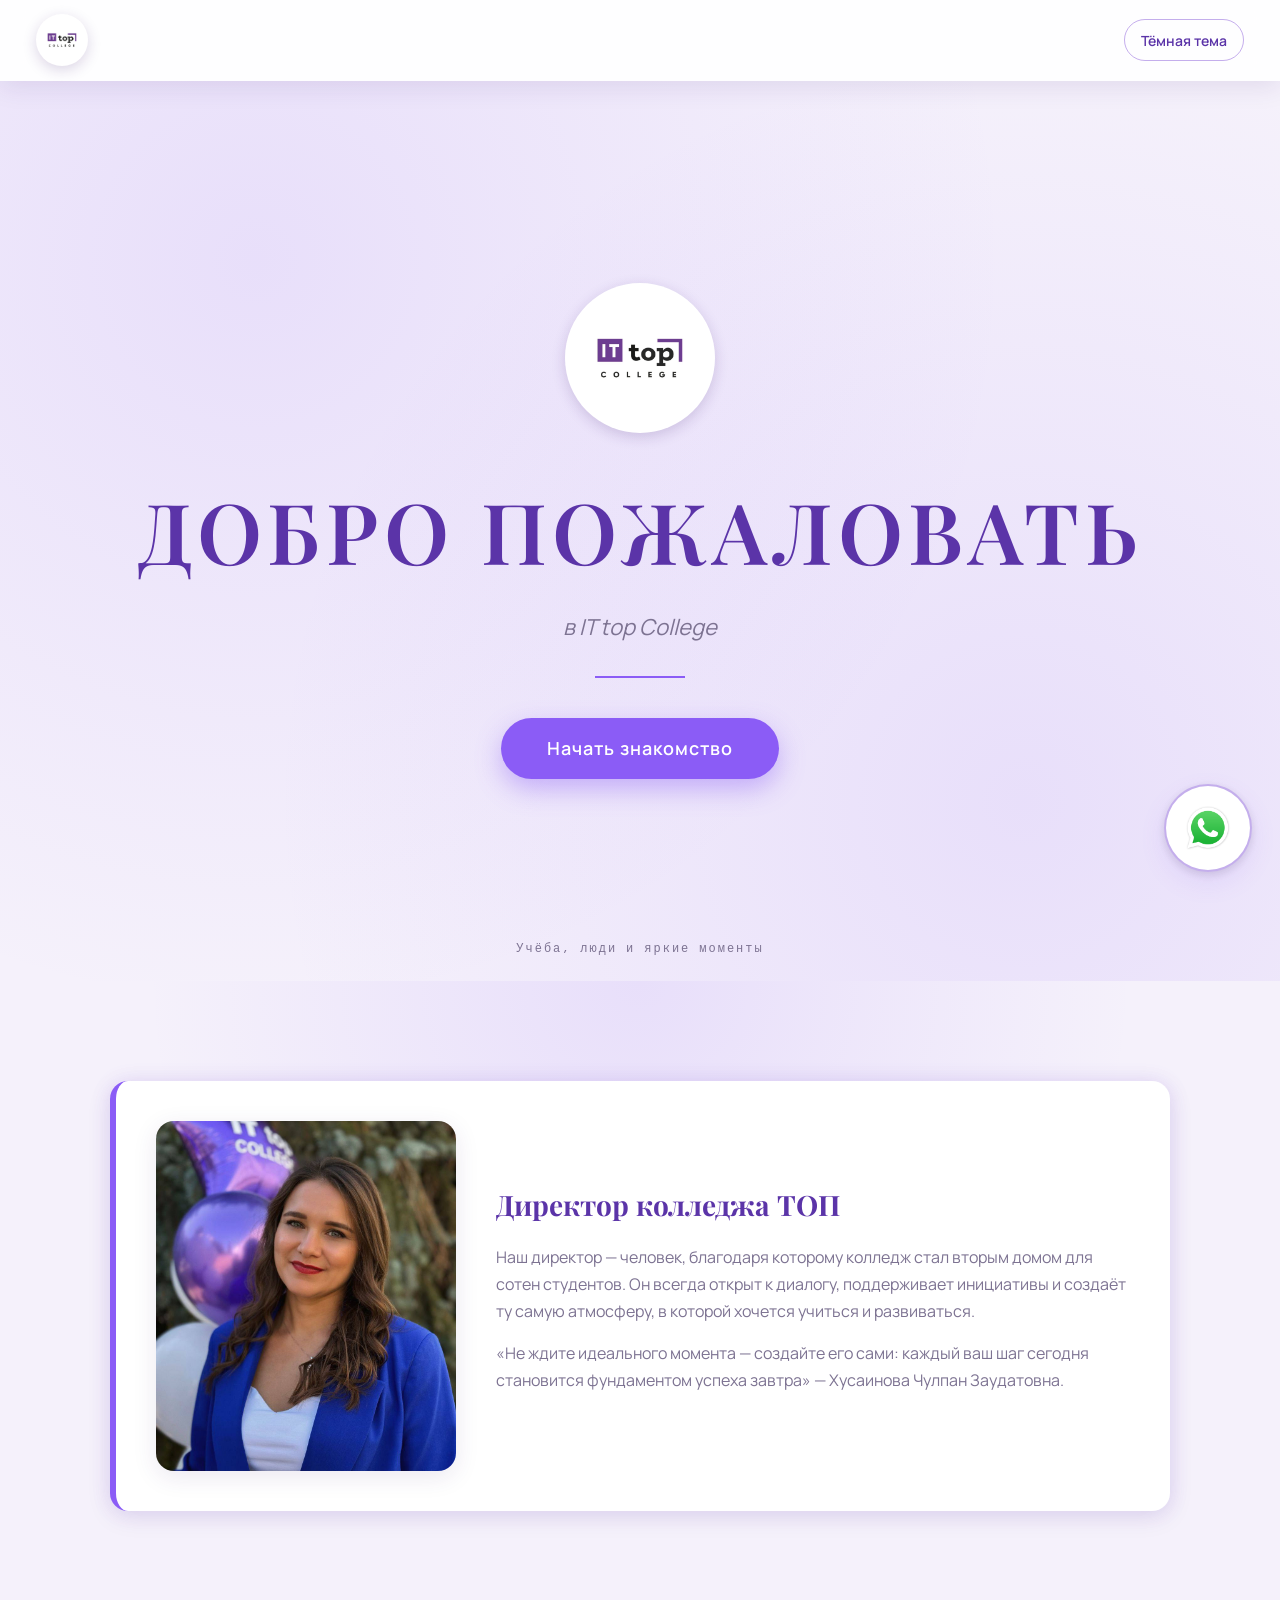
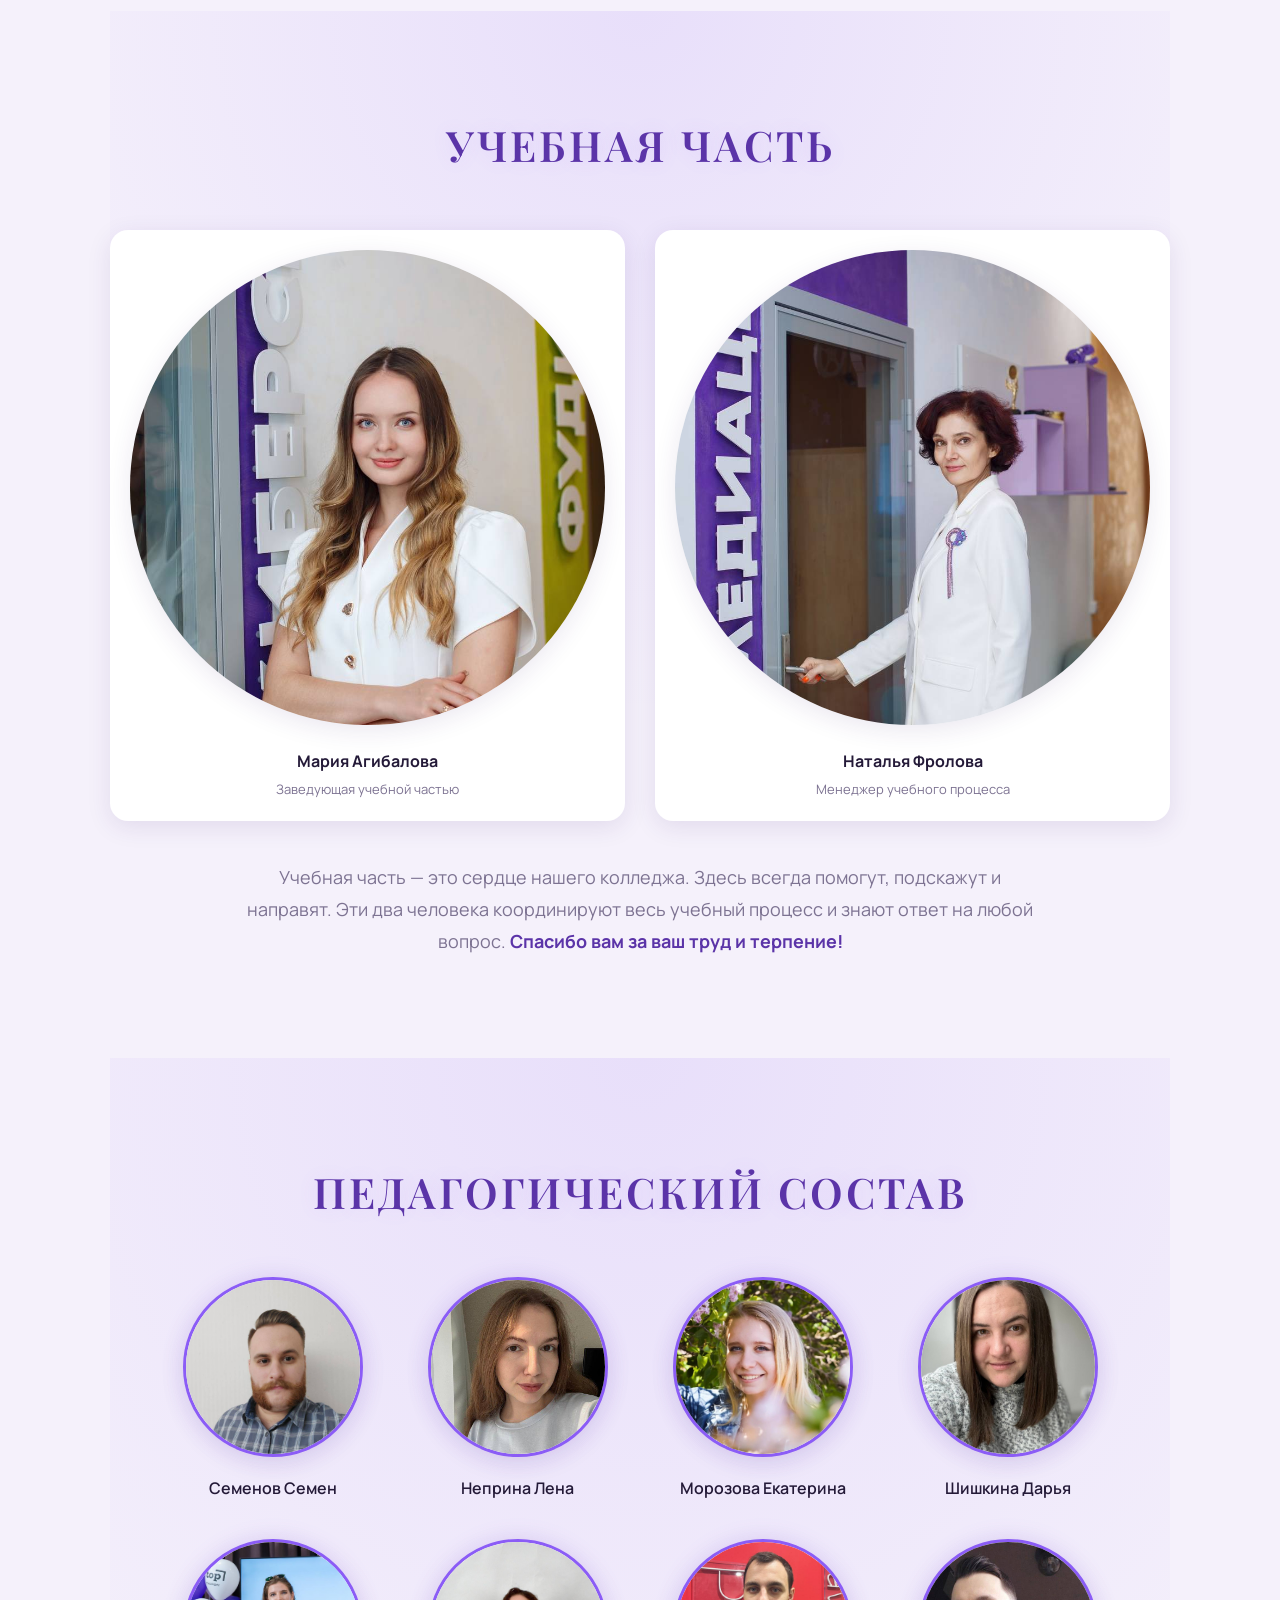
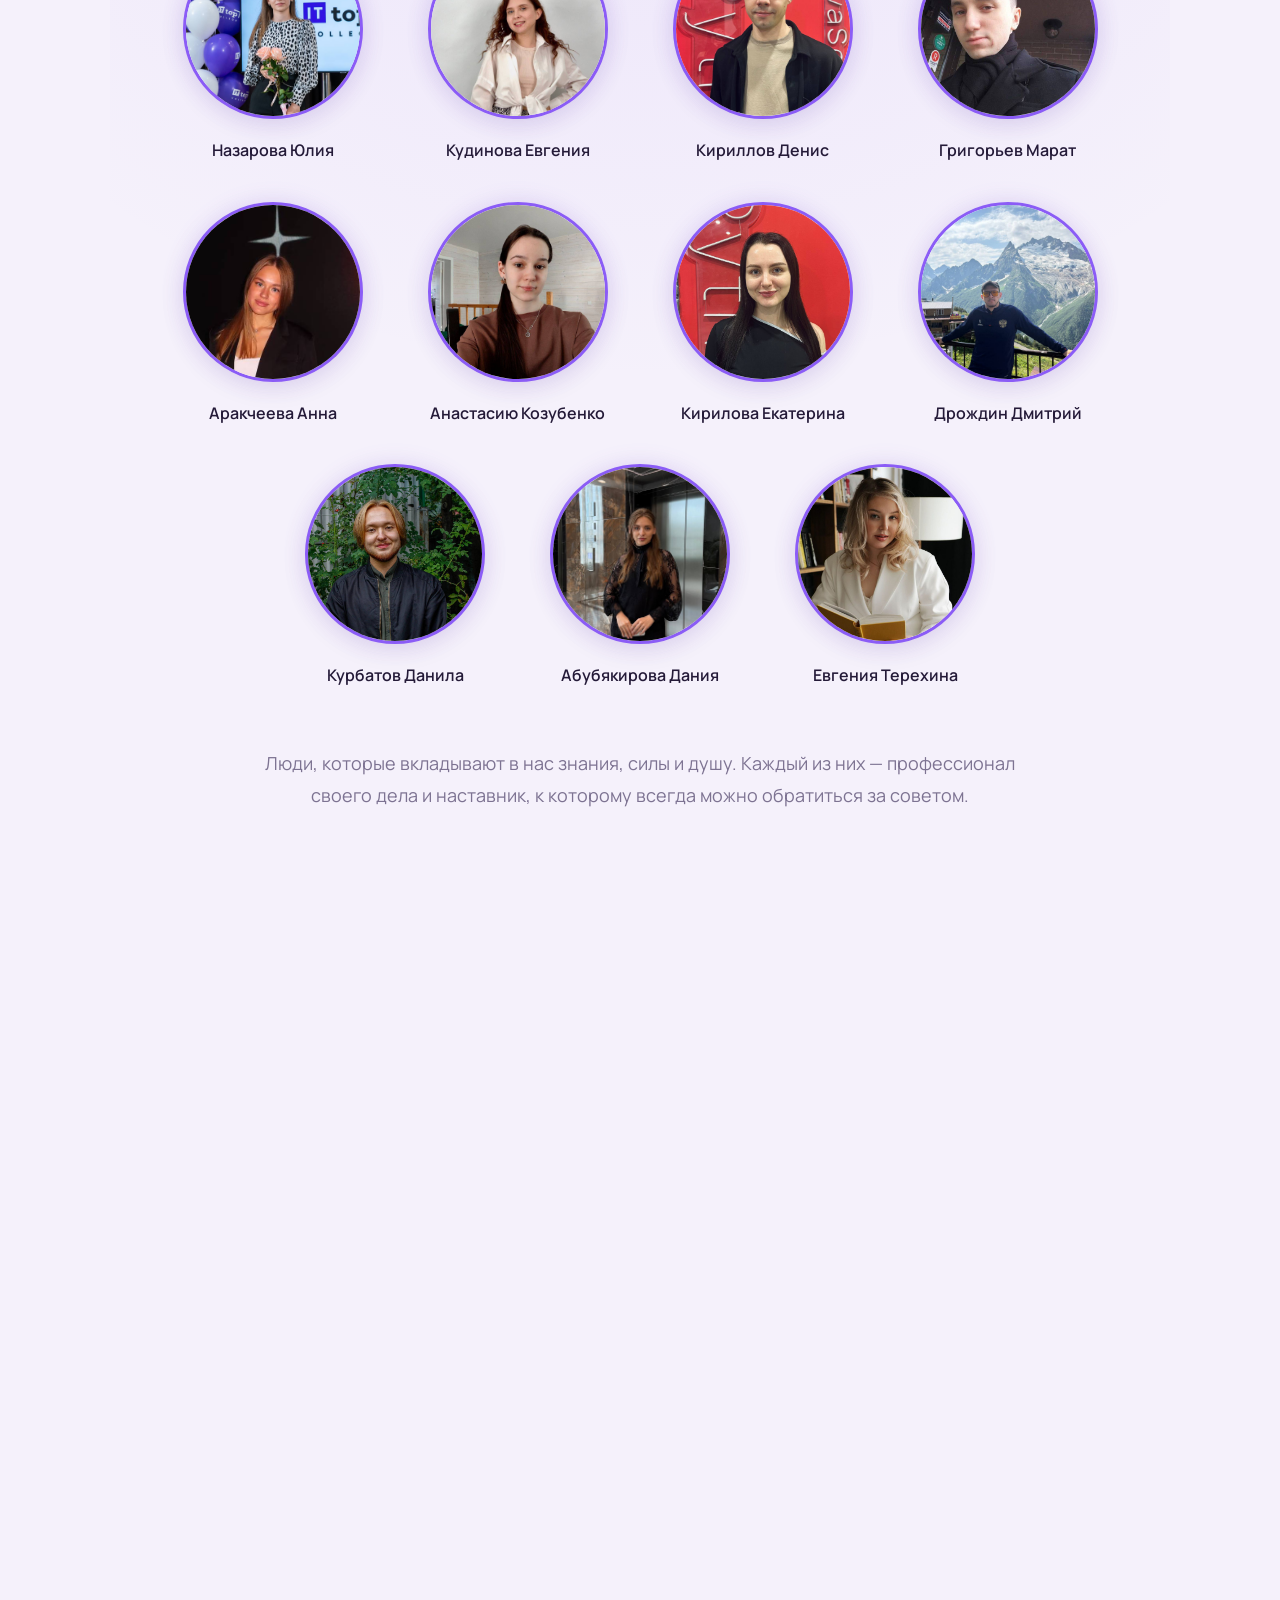
==== commit 3f34f08a: "fix: latin file names and correct image paths" ====
--- a/index.html
+++ b/index.html
@@ -22,7 +22,7 @@
 
   <header class="site-header" id="siteHeader">
     <a href="index.html" class="logo-round" title="На главную">
-      <img src="/icon and logo/logo.avif" alt="Логотип">
+      <img src="/icon_logo/logo.avif" alt="Логотип">
     </a>
 
     <div class="header-actions">
@@ -32,7 +32,7 @@
 
   <header class="cover" id="cover">
     <div class="logo-big logo-round">
-      <img src="/icon and logo/logo.avif" alt="Логотип IT top College">
+      <img src="/icon_logo/logo.avif" alt="Логотип IT top College">
     </div>
     <h1>Добро пожаловать</h1>
     <p class="cover-sub">в IT top College</p>
@@ -46,7 +46,7 @@
     <section class="section" id="director">
       <div class="director-block">
         <div class="director-photo">
-          <img src="/teachers/Хусаинова Чулпан Заудатовна.jpg" alt="Фото недоступно">
+          <img src="/teachers/Husainova_Chulpan.jpg" alt="Фото недоступно">
         </div>
         <div class="director-info">
           <h2>Директор колледжа ТОП</h2>
@@ -64,8 +64,8 @@
       <div class="academic-layout">
         <div class="academic-col">
           <div class="staff-card">
-            <img src="/teachers/Иванова Мария.jpg" alt="Фото недоступно">
-            <div class="staff-name">Мария Петровна</div>
+            <img src="/teachers/Ivanova_Mariya.jpg" alt="Фото недоступно">
+            <div class="staff-name">Мария Агибалова</div>
             <div class="staff-role">Заведующая учебной частью</div>
           </div>
           <!-- <div class="academic-quote">
@@ -75,7 +75,7 @@
 
         <div class="academic-col">
           <div class="staff-card">
-            <img src="/teachers/Наталья Фролова.jpg" alt="Фото недоступно">
+            <img src="/teachers/Natalya_Frolova.jpg" alt="Фото недоступно">
             <div class="staff-name">Наталья Фролова</div>
             <div class="staff-role">Менеджер учебного процесса</div>
           </div>
@@ -93,21 +93,21 @@
     <section class="section" id="staff">
       <h2 class="section-title">Педагогический состав</h2>
       <div class="teachers-grid">
-        <div class="teacher-card"><div class="teacher-avatar"><img src="/teachers/Семенов Семен.jpg" alt="Фото недоступно"></div><div class="teacher-name">Семенов Семен</div></div>
-        <div class="teacher-card"><div class="teacher-avatar"><img src="/teachers/Неприна Лена.jpg" alt="Фото недоступно"></div><div class="teacher-name">Неприна Лена</div></div>
-        <div class="teacher-card"><div class="teacher-avatar"><img src="/teachers/Морозова Екатерина.jpg" alt="Фото недоступно"></div><div class="teacher-name">Морозова Екатерина</div></div>
-        <div class="teacher-card"><div class="teacher-avatar"><img src="/teachers/Шишкина Дарья.jpg" alt="Фото недоступно"></div><div class="teacher-name">Шишкина Дарья</div></div>
-        <div class="teacher-card"><div class="teacher-avatar"><img src="/teachers/Назарова Юлия.jpg" alt="Фото недоступно"></div><div class="teacher-name">Назарова Юлия</div></div>
-        <div class="teacher-card"><div class="teacher-avatar"><img src="/teachers/Кудинова Евгения.jpg" alt="Фото недоступно"></div><div class="teacher-name">Кудинова Евгения</div></div>
-        <div class="teacher-card"><div class="teacher-avatar"><img src="/teachers/Кириллов Денис.jpg" alt="Фото недоступно"></div><div class="teacher-name">Кириллов Денис</div></div>
-        <div class="teacher-card"><div class="teacher-avatar"><img src="/teachers/Григорьев Марат.jpg" alt="Фото недоступно"></div><div class="teacher-name">Григорьев Марат</div></div>
-        <div class="teacher-card"><div class="teacher-avatar"><img src="/teachers/Аракчеева Анна.jpg" alt="Фото недоступно"></div><div class="teacher-name">Аракчеева Анна</div></div>
-        <div class="teacher-card"><div class="teacher-avatar"><img src="/teachers/Анастасию Козубенко.jpg" alt="Фото недоступно"></div><div class="teacher-name">Анастасию Козубенко</div></div>
-        <div class="teacher-card"><div class="teacher-avatar"><img src="/teachers/Кирилова Екатерина.jpg" alt="Фото недоступно"></div><div class="teacher-name">Кирилова Екатерина</div></div>
-        <div class="teacher-card"><div class="teacher-avatar"><img src="/teachers/Дрождин Дмитрий.jpg" alt="Фото недоступно"></div><div class="teacher-name">Дрождин Дмитрий</div></div>
-        <div class="teacher-card"><div class="teacher-avatar"><img src="/teachers/Курбатов Данила.jpg" alt="Фото недоступно"></div><div class="teacher-name">Курбатов Данила</div></div>
-        <div class="teacher-card"><div class="teacher-avatar"><img src="/teachers/Абубякирова Дания.jpg" alt="Фото недоступно"></div><div class="teacher-name">Абубякирова Дания</div></div>
-        <div class="teacher-card"><div class="teacher-avatar"><img src="/teachers/Евгения Терехина.jpg" alt="Фото недоступно"></div><div class="teacher-name">Евгения Терехина</div></div>
+        <div class="teacher-card"><div class="teacher-avatar"><img src="/teachers/Semenov_Semen.jpg" alt="Фото недоступно"></div><div class="teacher-name">Семенов Семен</div></div>
+        <div class="teacher-card"><div class="teacher-avatar"><img src="/teachers/Neprina_Lena.jpg" alt="Фото недоступно"></div><div class="teacher-name">Неприна Лена</div></div>
+        <div class="teacher-card"><div class="teacher-avatar"><img src="/teachers/Morozova_Ekaterina.jpg" alt="Фото недоступно"></div><div class="teacher-name">Морозова Екатерина</div></div>
+        <div class="teacher-card"><div class="teacher-avatar"><img src="/teachers/Shishkina_Darya.jpg" alt="Фото недоступно"></div><div class="teacher-name">Шишкина Дарья</div></div>
+        <div class="teacher-card"><div class="teacher-avatar"><img src="/teachers/Nazarova_Yuliya.jpg" alt="Фото недоступно"></div><div class="teacher-name">Назарова Юлия</div></div>
+        <div class="teacher-card"><div class="teacher-avatar"><img src="/teachers/Kudinova_Evgeniya.jpg" alt="Фото недоступно"></div><div class="teacher-name">Кудинова Евгения</div></div>
+        <div class="teacher-card"><div class="teacher-avatar"><img src="/teachers/Kirillov_Denis.jpg" alt="Фото недоступно"></div><div class="teacher-name">Кириллов Денис</div></div>
+        <div class="teacher-card"><div class="teacher-avatar"><img src="/teachers/Grigoryev_Marat.jpg" alt="Фото недоступно"></div><div class="teacher-name">Григорьев Марат</div></div>
+        <div class="teacher-card"><div class="teacher-avatar"><img src="/teachers/Arakcheeva_Anna.jpg" alt="Фото недоступно"></div><div class="teacher-name">Аракчеева Анна</div></div>
+        <div class="teacher-card"><div class="teacher-avatar"><img src="/teachers/Anastasiya_Kozubenko.jpg" alt="Фото недоступно"></div><div class="teacher-name">Анастасию Козубенко</div></div>
+        <div class="teacher-card"><div class="teacher-avatar"><img src="/teachers/Kirilova_Ekaterina.jpg" alt="Фото недоступно"></div><div class="teacher-name">Кирилова Екатерина</div></div>
+        <div class="teacher-card"><div class="teacher-avatar"><img src="/teachers/Drozhdin_Dmitry.jpg" alt="Фото недоступно"></div><div class="teacher-name">Дрождин Дмитрий</div></div>
+        <div class="teacher-card"><div class="teacher-avatar"><img src="/teachers/Kurbatov_Danila.jpg" alt="Фото недоступно"></div><div class="teacher-name">Курбатов Данила</div></div>
+        <div class="teacher-card"><div class="teacher-avatar"><img src="/teachers/Abubyakirova_Daniya.jpg" alt="Фото недоступно"></div><div class="teacher-name">Абубякирова Дания</div></div>
+        <div class="teacher-card"><div class="teacher-avatar"><img src="/teachers/Evgeniya_Terekina.jpg" alt="Фото недоступно"></div><div class="teacher-name">Евгения Терехина</div></div>
       </div>
       <div class="section-text">
         <p>Люди, которые вкладывают в нас знания, силы и душу. Каждый из них — профессионал своего дела и наставник, к которому всегда можно обратиться за советом.</p>
@@ -139,16 +139,16 @@
   <div class="rotating-social-icon">
     <div class="rotating-icon-container">
       <a href="https://wa.me/79278287727" class="rotating-icon whatsapp" target="_blank" rel="noopener noreferrer" title="WhatsApp">
-        <img src="/icon and logo/whatsapp-icon.png" alt="WhatsApp" width="50" height="50" loading="lazy">
+        <img src="/icon_logo/whatsapp-icon.png" alt="WhatsApp" width="50" height="50" loading="lazy">
       </a>
       <a href="https://t.me/academya73" class="rotating-icon telegram" target="_blank" rel="noopener noreferrer" title="Telegram">
-        <img src="/icon and logo/telegram-icon.png" alt="Telegram" width="80" height="80" loading="lazy">
+        <img src="/icon_logo/telegram-icon.png" alt="Telegram" width="80" height="80" loading="lazy">
       </a>
       <a href="https://m.vk.ru/it_academy_uly" class="rotating-icon vk" target="_blank" rel="noopener noreferrer" title="ВКонтакте">
-        <img src="/icon and logo/vk-icon.png" alt="ВКонтакте" width="70" height="70" loading="lazy">
+        <img src="/icon_logo/vk-icon.png" alt="ВКонтакте" width="70" height="70" loading="lazy">
       </a>
       <a href="https://max.ru/channel_itacademy_top" class="rotating-icon max" target="_blank" rel="noopener noreferrer" title="WhatsApp">
-        <img src="/icon and logo/Maxapp-icon.png" alt="MAX" width="50" height="50" loading="lazy">
+        <img src="/icon_logo/Maxapp-icon.png" alt="MAX" width="50" height="50" loading="lazy">
       </a>
     </div>
   </div>
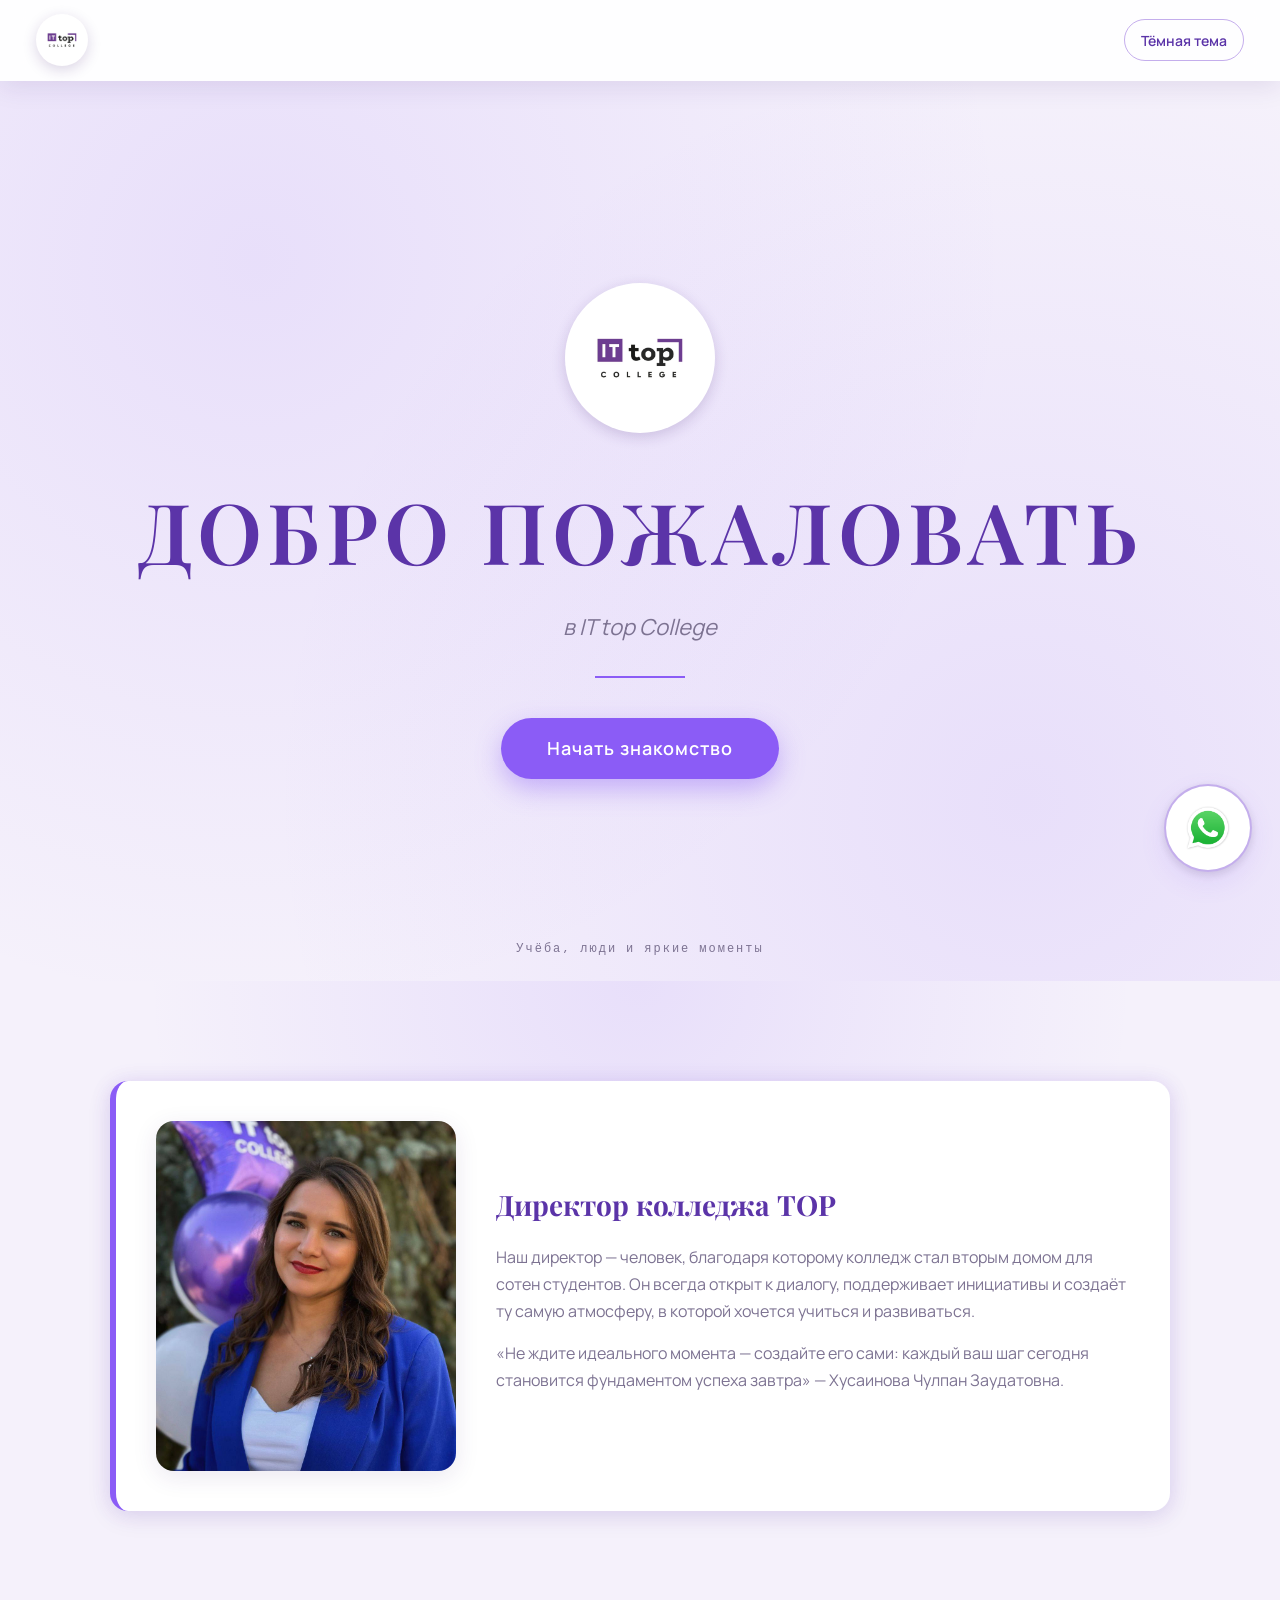
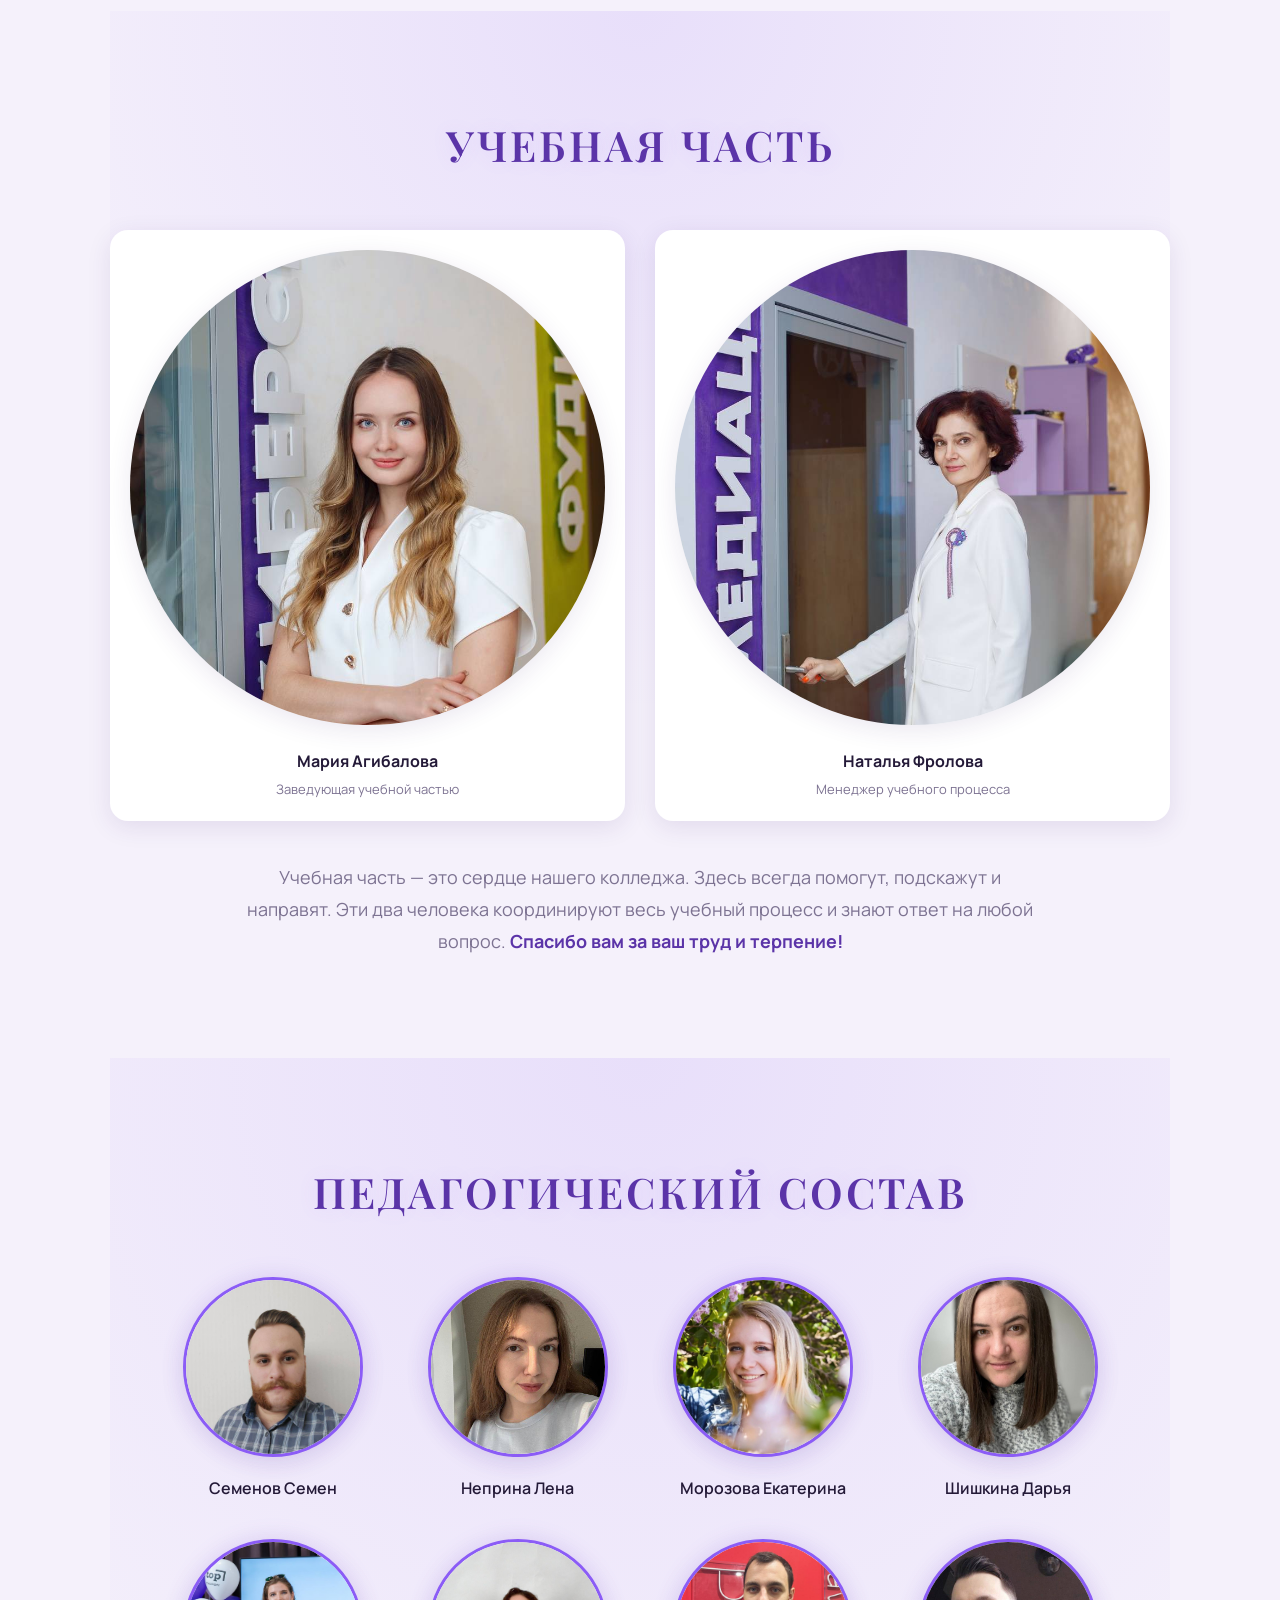
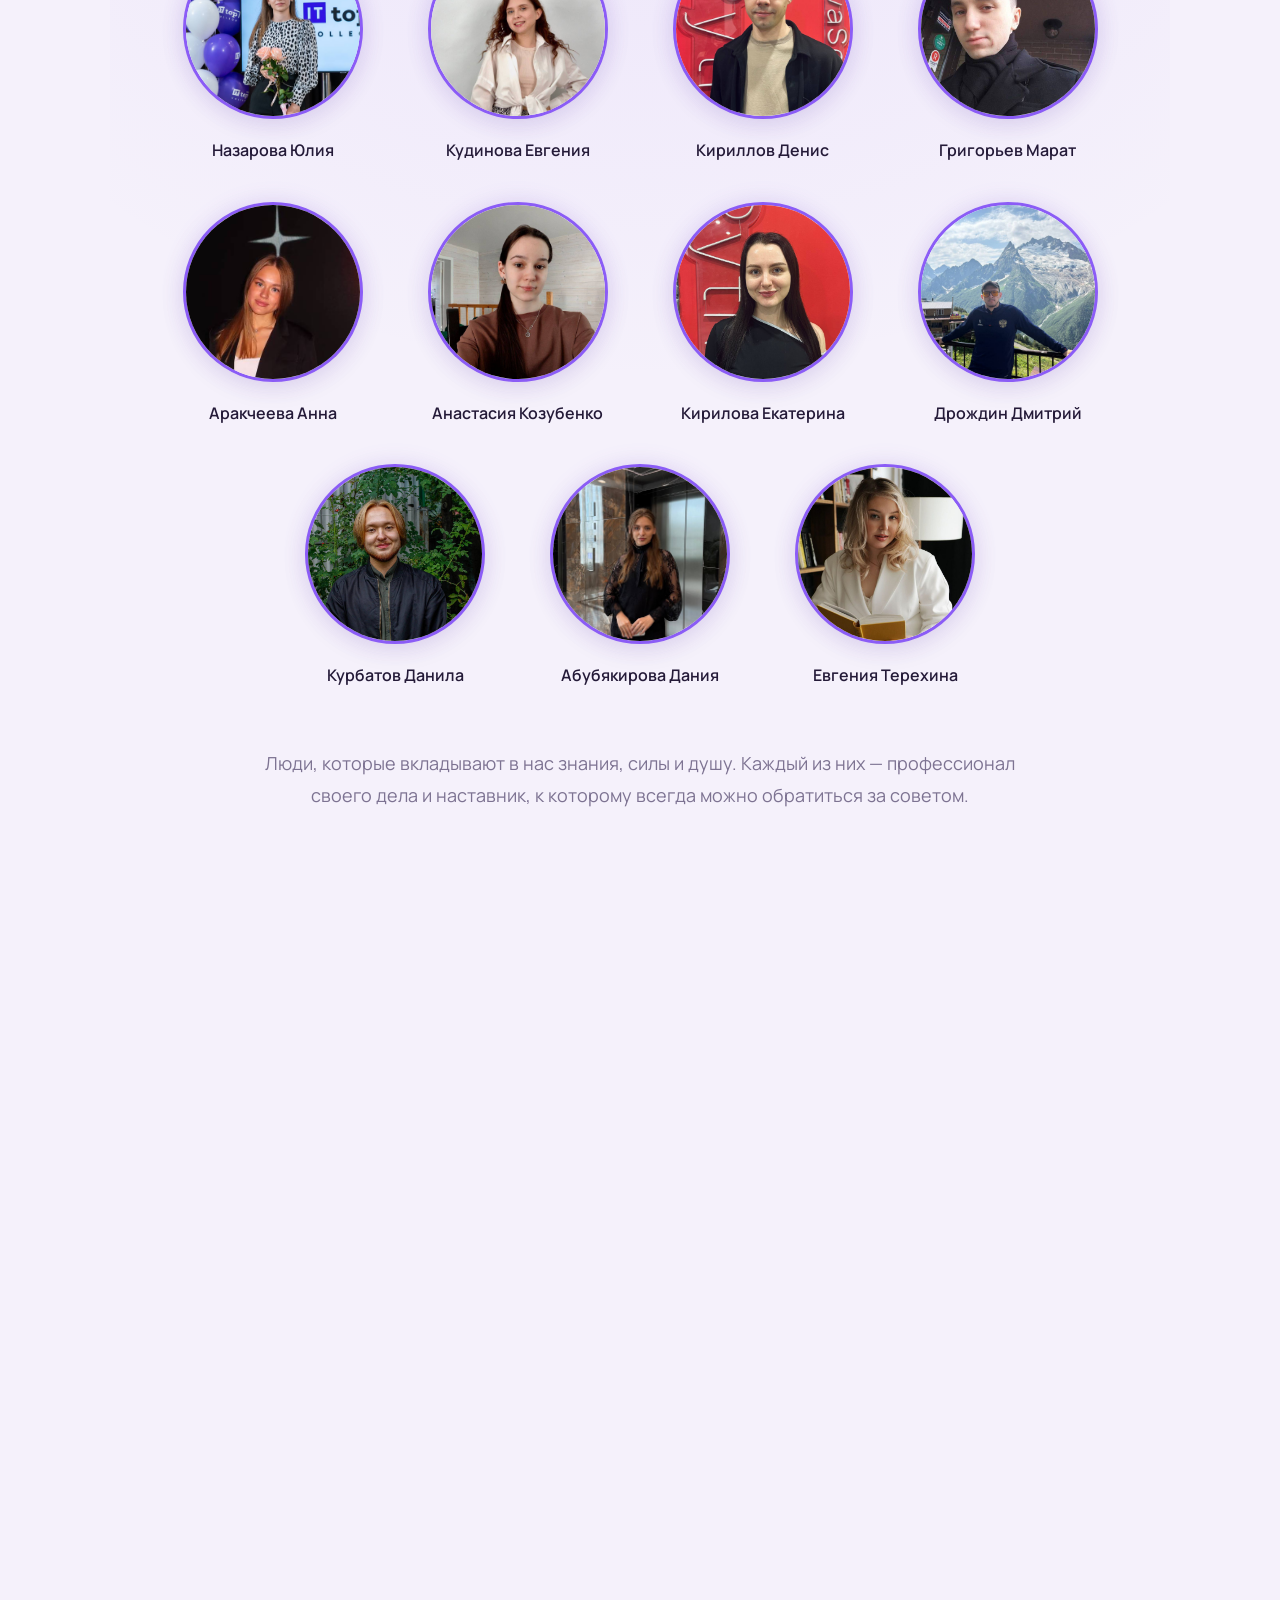
==== commit 6ffd55a9: "feat: light theme for photo/video preview, minor fixes" ====
--- a/index.html
+++ b/index.html
@@ -22,7 +22,7 @@
 
   <header class="site-header" id="siteHeader">
     <a href="index.html" class="logo-round" title="На главную">
-      <img src="/icon_logo/logo.avif" alt="Логотип">
+      <img src="icon_logo/logo.avif" alt="Логотип">
     </a>
 
     <div class="header-actions">
@@ -32,7 +32,7 @@
 
   <header class="cover" id="cover">
     <div class="logo-big logo-round">
-      <img src="/icon_logo/logo.avif" alt="Логотип IT top College">
+      <img src="icon_logo/logo.avif" alt="Логотип IT top College">
     </div>
     <h1>Добро пожаловать</h1>
     <p class="cover-sub">в IT top College</p>
@@ -46,10 +46,10 @@
     <section class="section" id="director">
       <div class="director-block">
         <div class="director-photo">
-          <img src="/teachers/Husainova_Chulpan.jpg" alt="Фото недоступно">
+          <img src="teachers/Husainova_Chulpan.jpg" alt="Фото недоступно">
         </div>
         <div class="director-info">
-          <h2>Директор колледжа ТОП</h2>
+          <h2>Директор колледжа TOP</h2>
           <p>Наш директор — человек, благодаря которому колледж стал вторым домом для сотен студентов. Он всегда открыт к диалогу, поддерживает инициативы и создаёт ту самую атмосферу, в которой хочется учиться и развиваться.</p>
           <blockquote class="director-quote">
             <p>«Не ждите идеального момента — создайте его сами: каждый ваш шаг сегодня становится фундаментом успеха завтра» — Хусаинова Чулпан Заудатовна.</p>
@@ -64,7 +64,7 @@
       <div class="academic-layout">
         <div class="academic-col">
           <div class="staff-card">
-            <img src="/teachers/Ivanova_Mariya.jpg" alt="Фото недоступно">
+            <img src="teachers/Ivanova_Mariya.jpg" alt="Фото недоступно">
             <div class="staff-name">Мария Агибалова</div>
             <div class="staff-role">Заведующая учебной частью</div>
           </div>
@@ -75,7 +75,7 @@
 
         <div class="academic-col">
           <div class="staff-card">
-            <img src="/teachers/Natalya_Frolova.jpg" alt="Фото недоступно">
+            <img src="teachers/Natalya_Frolova.jpg" alt="Фото недоступно">
             <div class="staff-name">Наталья Фролова</div>
             <div class="staff-role">Менеджер учебного процесса</div>
           </div>
@@ -93,21 +93,21 @@
     <section class="section" id="staff">
       <h2 class="section-title">Педагогический состав</h2>
       <div class="teachers-grid">
-        <div class="teacher-card"><div class="teacher-avatar"><img src="/teachers/Semenov_Semen.jpg" alt="Фото недоступно"></div><div class="teacher-name">Семенов Семен</div></div>
-        <div class="teacher-card"><div class="teacher-avatar"><img src="/teachers/Neprina_Lena.jpg" alt="Фото недоступно"></div><div class="teacher-name">Неприна Лена</div></div>
-        <div class="teacher-card"><div class="teacher-avatar"><img src="/teachers/Morozova_Ekaterina.jpg" alt="Фото недоступно"></div><div class="teacher-name">Морозова Екатерина</div></div>
-        <div class="teacher-card"><div class="teacher-avatar"><img src="/teachers/Shishkina_Darya.jpg" alt="Фото недоступно"></div><div class="teacher-name">Шишкина Дарья</div></div>
-        <div class="teacher-card"><div class="teacher-avatar"><img src="/teachers/Nazarova_Yuliya.jpg" alt="Фото недоступно"></div><div class="teacher-name">Назарова Юлия</div></div>
-        <div class="teacher-card"><div class="teacher-avatar"><img src="/teachers/Kudinova_Evgeniya.jpg" alt="Фото недоступно"></div><div class="teacher-name">Кудинова Евгения</div></div>
-        <div class="teacher-card"><div class="teacher-avatar"><img src="/teachers/Kirillov_Denis.jpg" alt="Фото недоступно"></div><div class="teacher-name">Кириллов Денис</div></div>
-        <div class="teacher-card"><div class="teacher-avatar"><img src="/teachers/Grigoryev_Marat.jpg" alt="Фото недоступно"></div><div class="teacher-name">Григорьев Марат</div></div>
-        <div class="teacher-card"><div class="teacher-avatar"><img src="/teachers/Arakcheeva_Anna.jpg" alt="Фото недоступно"></div><div class="teacher-name">Аракчеева Анна</div></div>
-        <div class="teacher-card"><div class="teacher-avatar"><img src="/teachers/Anastasiya_Kozubenko.jpg" alt="Фото недоступно"></div><div class="teacher-name">Анастасию Козубенко</div></div>
-        <div class="teacher-card"><div class="teacher-avatar"><img src="/teachers/Kirilova_Ekaterina.jpg" alt="Фото недоступно"></div><div class="teacher-name">Кирилова Екатерина</div></div>
-        <div class="teacher-card"><div class="teacher-avatar"><img src="/teachers/Drozhdin_Dmitry.jpg" alt="Фото недоступно"></div><div class="teacher-name">Дрождин Дмитрий</div></div>
-        <div class="teacher-card"><div class="teacher-avatar"><img src="/teachers/Kurbatov_Danila.jpg" alt="Фото недоступно"></div><div class="teacher-name">Курбатов Данила</div></div>
-        <div class="teacher-card"><div class="teacher-avatar"><img src="/teachers/Abubyakirova_Daniya.jpg" alt="Фото недоступно"></div><div class="teacher-name">Абубякирова Дания</div></div>
-        <div class="teacher-card"><div class="teacher-avatar"><img src="/teachers/Evgeniya_Terekina.jpg" alt="Фото недоступно"></div><div class="teacher-name">Евгения Терехина</div></div>
+        <div class="teacher-card"><div class="teacher-avatar"><img src="teachers/Semenov_Semen.jpg" alt="Фото недоступно"></div><div class="teacher-name">Семенов Семен</div></div>
+        <div class="teacher-card"><div class="teacher-avatar"><img src="teachers/Neprina_Lena.jpg" alt="Фото недоступно"></div><div class="teacher-name">Неприна Лена</div></div>
+        <div class="teacher-card"><div class="teacher-avatar"><img src="teachers/Morozova_Ekaterina.jpg" alt="Фото недоступно"></div><div class="teacher-name">Морозова Екатерина</div></div>
+        <div class="teacher-card"><div class="teacher-avatar"><img src="teachers/Shishkina_Darya.jpg" alt="Фото недоступно"></div><div class="teacher-name">Шишкина Дарья</div></div>
+        <div class="teacher-card"><div class="teacher-avatar"><img src="teachers/Nazarova_Yuliya.jpg" alt="Фото недоступно"></div><div class="teacher-name">Назарова Юлия</div></div>
+        <div class="teacher-card"><div class="teacher-avatar"><img src="teachers/Kudinova_Evgeniya.jpg" alt="Фото недоступно"></div><div class="teacher-name">Кудинова Евгения</div></div>
+        <div class="teacher-card"><div class="teacher-avatar"><img src="teachers/Kirillov_Denis.jpg" alt="Фото недоступно"></div><div class="teacher-name">Кириллов Денис</div></div>
+        <div class="teacher-card"><div class="teacher-avatar"><img src="teachers/Grigoryev_Marat.jpg" alt="Фото недоступно"></div><div class="teacher-name">Григорьев Марат</div></div>
+        <div class="teacher-card"><div class="teacher-avatar"><img src="teachers/Arakcheeva_Anna.jpg" alt="Фото недоступно"></div><div class="teacher-name">Аракчеева Анна</div></div>
+        <div class="teacher-card"><div class="teacher-avatar"><img src="teachers/Anastasiya_Kozubenko.jpg" alt="Фото недоступно"></div><div class="teacher-name">Анастасия Козубенко</div></div>
+        <div class="teacher-card"><div class="teacher-avatar"><img src="teachers/Kirilova_Ekaterina.jpg" alt="Фото недоступно"></div><div class="teacher-name">Кирилова Екатерина</div></div>
+        <div class="teacher-card"><div class="teacher-avatar"><img src="teachers/Drozhdin_Dmitry.jpg" alt="Фото недоступно"></div><div class="teacher-name">Дрождин Дмитрий</div></div>
+        <div class="teacher-card"><div class="teacher-avatar"><img src="teachers/Kurbatov_Danila.jpg" alt="Фото недоступно"></div><div class="teacher-name">Курбатов Данила</div></div>
+        <div class="teacher-card"><div class="teacher-avatar"><img src="teachers/Abubyakirova_Daniya.jpg" alt="Фото недоступно"></div><div class="teacher-name">Абубякирова Дания</div></div>
+        <div class="teacher-card"><div class="teacher-avatar"><img src="teachers/Evgeniya_Terekina.jpg" alt="Фото недоступно"></div><div class="teacher-name">Евгения Терехина</div></div>
       </div>
       <div class="section-text">
         <p>Люди, которые вкладывают в нас знания, силы и душу. Каждый из них — профессионал своего дела и наставник, к которому всегда можно обратиться за советом.</p>
@@ -117,14 +117,14 @@
     <section class="section" id="life">
       <h2 class="section-title">Наша жизнь</h2>
       <div class="grid-8">
-        <img src="/images/5363942269402160762.jpg" alt="Фото недоступно">
-        <img src="/images/IMG_5062.jpg" alt="Фото недоступно">
-        <img src="/images/5363942269402160749.jpg" alt="Фото недоступно">
-        <img src="/images/5363942269402160780.jpg" alt="Фото недоступно">
-        <img src="/images/5363942269402160752.jpg" alt="Фото недоступно">
-        <img src="/images/5363942269402160764.jpg" alt="Фото недоступно">
-        <img src="/images/5363942269402160736.jpg" alt="Фото недоступно">
-        <img src="/images/IMG_2931.JPG" alt="Фото недоступно">
+        <img src="images/5363942269402160762.jpg" alt="Фото недоступно">
+        <img src="images/IMG_5062.jpg" alt="Фото недоступно">
+        <img src="images/5363942269402160749.jpg" alt="Фото недоступно">
+        <img src="images/5363942269402160780.jpg" alt="Фото недоступно">
+        <img src="images/5363942269402160752.jpg" alt="Фото недоступно">
+        <img src="images/5363942269402160764.jpg" alt="Фото недоступно">
+        <img src="images/5363942269402160736.jpg" alt="Фото недоступно">
+        <img src="images/IMG_2931.JPG" alt="Фото недоступно">
       </div>
       <div class="section-text">
         <p>Учёба — это не только пары и зачёты. Это мероприятия, конкурсы, поездки и моменты, которые запоминаются навсегда. Здесь мы показываем самые яркие кадры из нашей студенческой жизни.</p>
@@ -139,16 +139,16 @@
   <div class="rotating-social-icon">
     <div class="rotating-icon-container">
       <a href="https://wa.me/79278287727" class="rotating-icon whatsapp" target="_blank" rel="noopener noreferrer" title="WhatsApp">
-        <img src="/icon_logo/whatsapp-icon.png" alt="WhatsApp" width="50" height="50" loading="lazy">
+        <img src="icon_logo/whatsapp-icon.png" alt="WhatsApp" width="50" height="50" loading="lazy">
       </a>
       <a href="https://t.me/academya73" class="rotating-icon telegram" target="_blank" rel="noopener noreferrer" title="Telegram">
-        <img src="/icon_logo/telegram-icon.png" alt="Telegram" width="80" height="80" loading="lazy">
+        <img src="icon_logo/telegram-icon.png" alt="Telegram" width="80" height="80" loading="lazy">
       </a>
       <a href="https://m.vk.ru/it_academy_uly" class="rotating-icon vk" target="_blank" rel="noopener noreferrer" title="ВКонтакте">
-        <img src="/icon_logo/vk-icon.png" alt="ВКонтакте" width="70" height="70" loading="lazy">
+        <img src="icon_logo/vk-icon.png" alt="ВКонтакте" width="70" height="70" loading="lazy">
       </a>
       <a href="https://max.ru/channel_itacademy_top" class="rotating-icon max" target="_blank" rel="noopener noreferrer" title="WhatsApp">
-        <img src="/icon_logo/Maxapp-icon.png" alt="MAX" width="50" height="50" loading="lazy">
+        <img src="icon_logo/Maxapp-icon.png" alt="MAX" width="50" height="50" loading="lazy">
       </a>
     </div>
   </div>
--- a/style.css
+++ b/style.css
@@ -749,6 +749,25 @@
 }
 
 /* ================= СТРАНИЦА INDEX ================= */
+/* Стили для лайтбокса в светлой теме */
+[data-theme="light"] .lightbox {
+  background: rgba(245, 241, 251, 0.95);
+  backdrop-filter: blur(12px);
+}
+[data-theme="light"] .lightbox img,
+[data-theme="light"] .lightbox video {
+  box-shadow: 0 0 30px rgba(139, 92, 246, 0.3), 0 0 60px rgba(139, 92, 246, 0.2);
+}
+[data-theme="light"] .lightbox-close {
+  background: rgba(139, 92, 246, 0.1);
+  border: 1px solid var(--accent);
+  color: var(--accent-dark);
+}
+[data-theme="light"] .lightbox-close:hover {
+  background: var(--accent);
+  color: white;
+}
+
 .story-content { max-width: 1100px; margin: 0 auto; padding: 0 20px; }
 .section {
   padding: 100px 0;
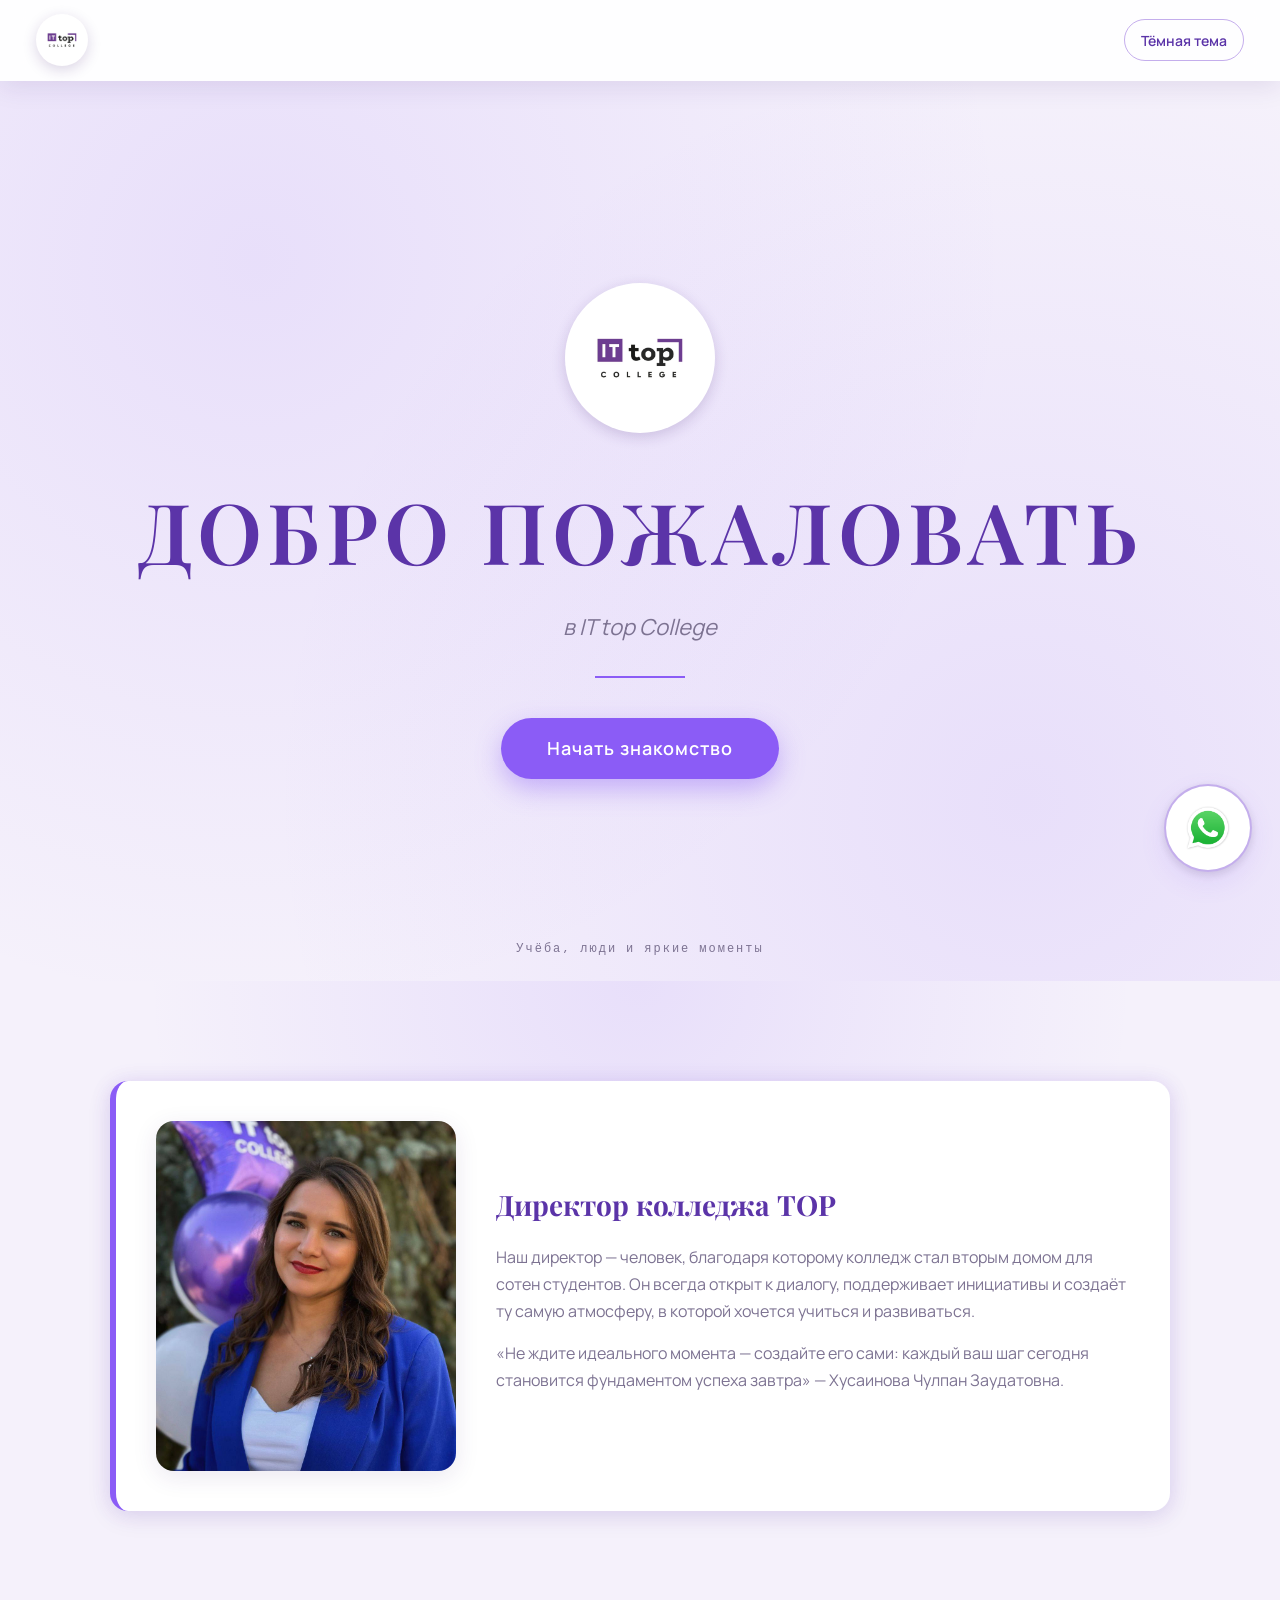
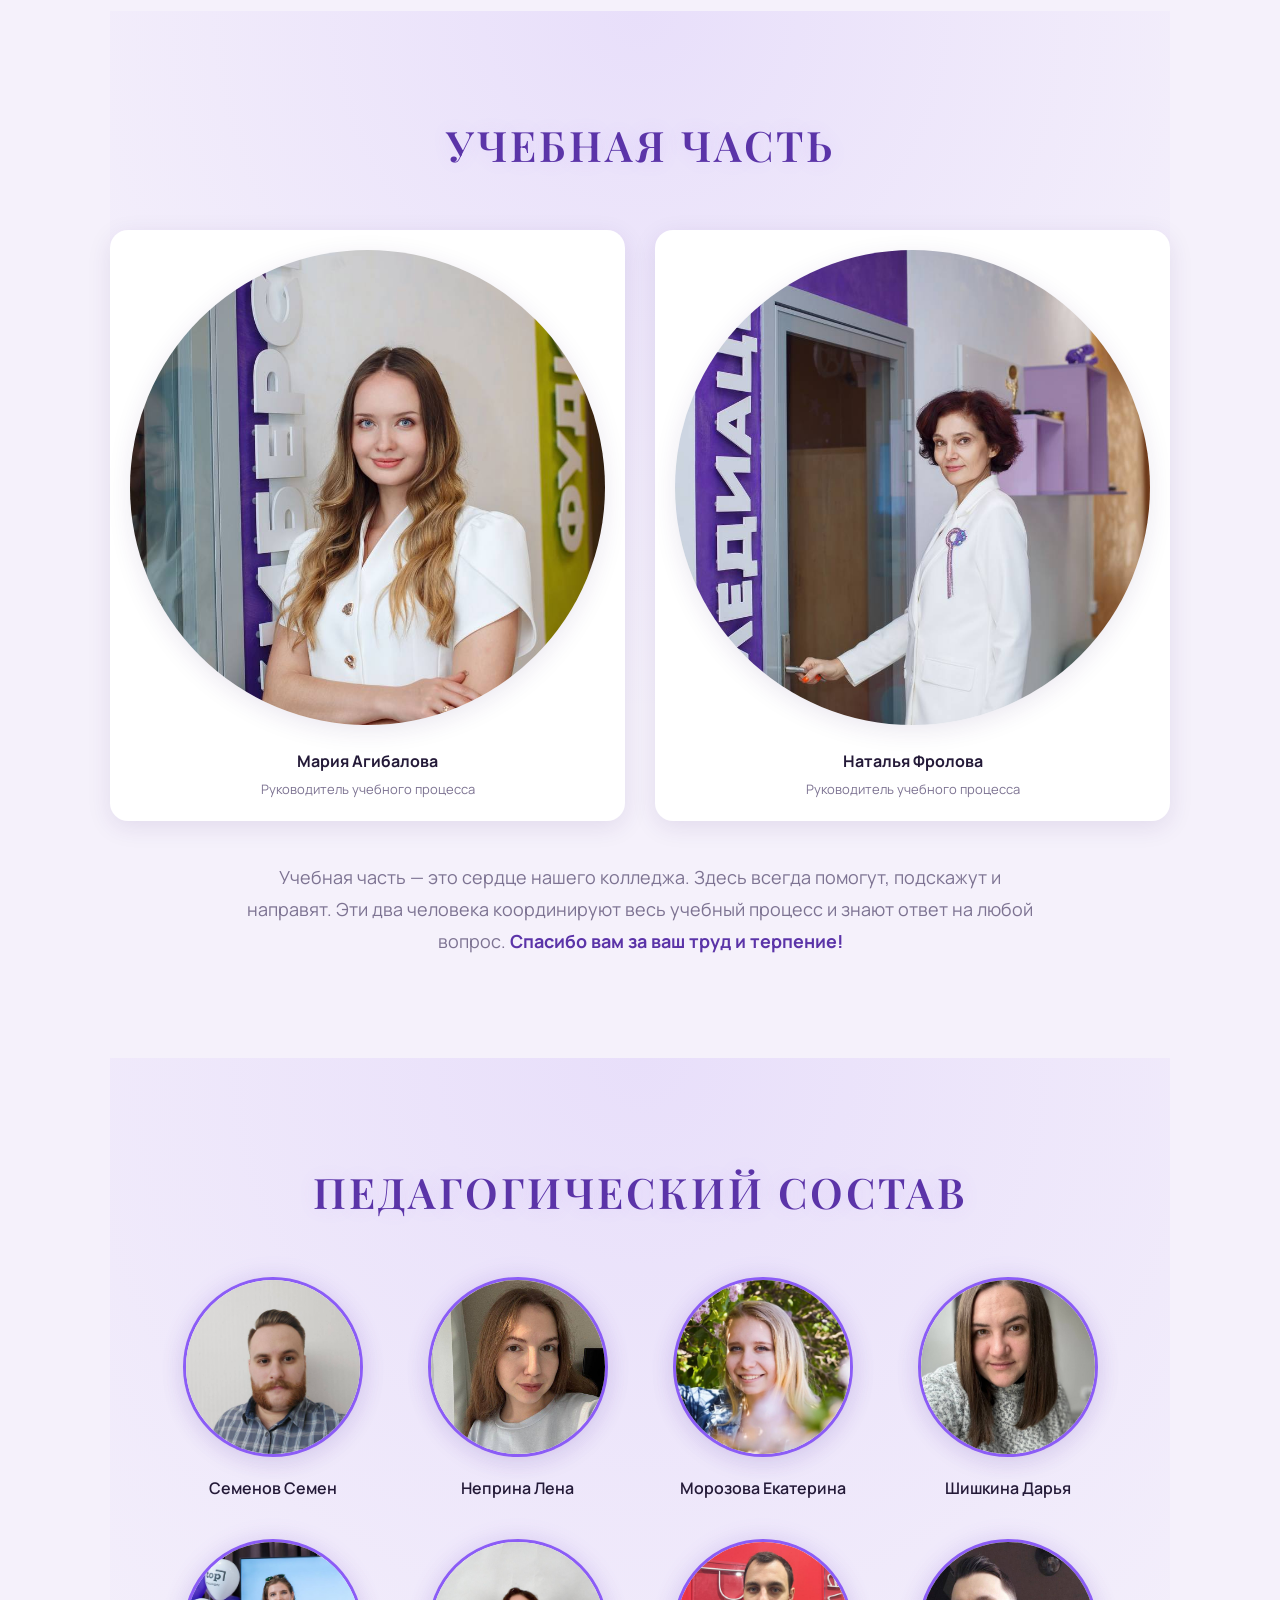
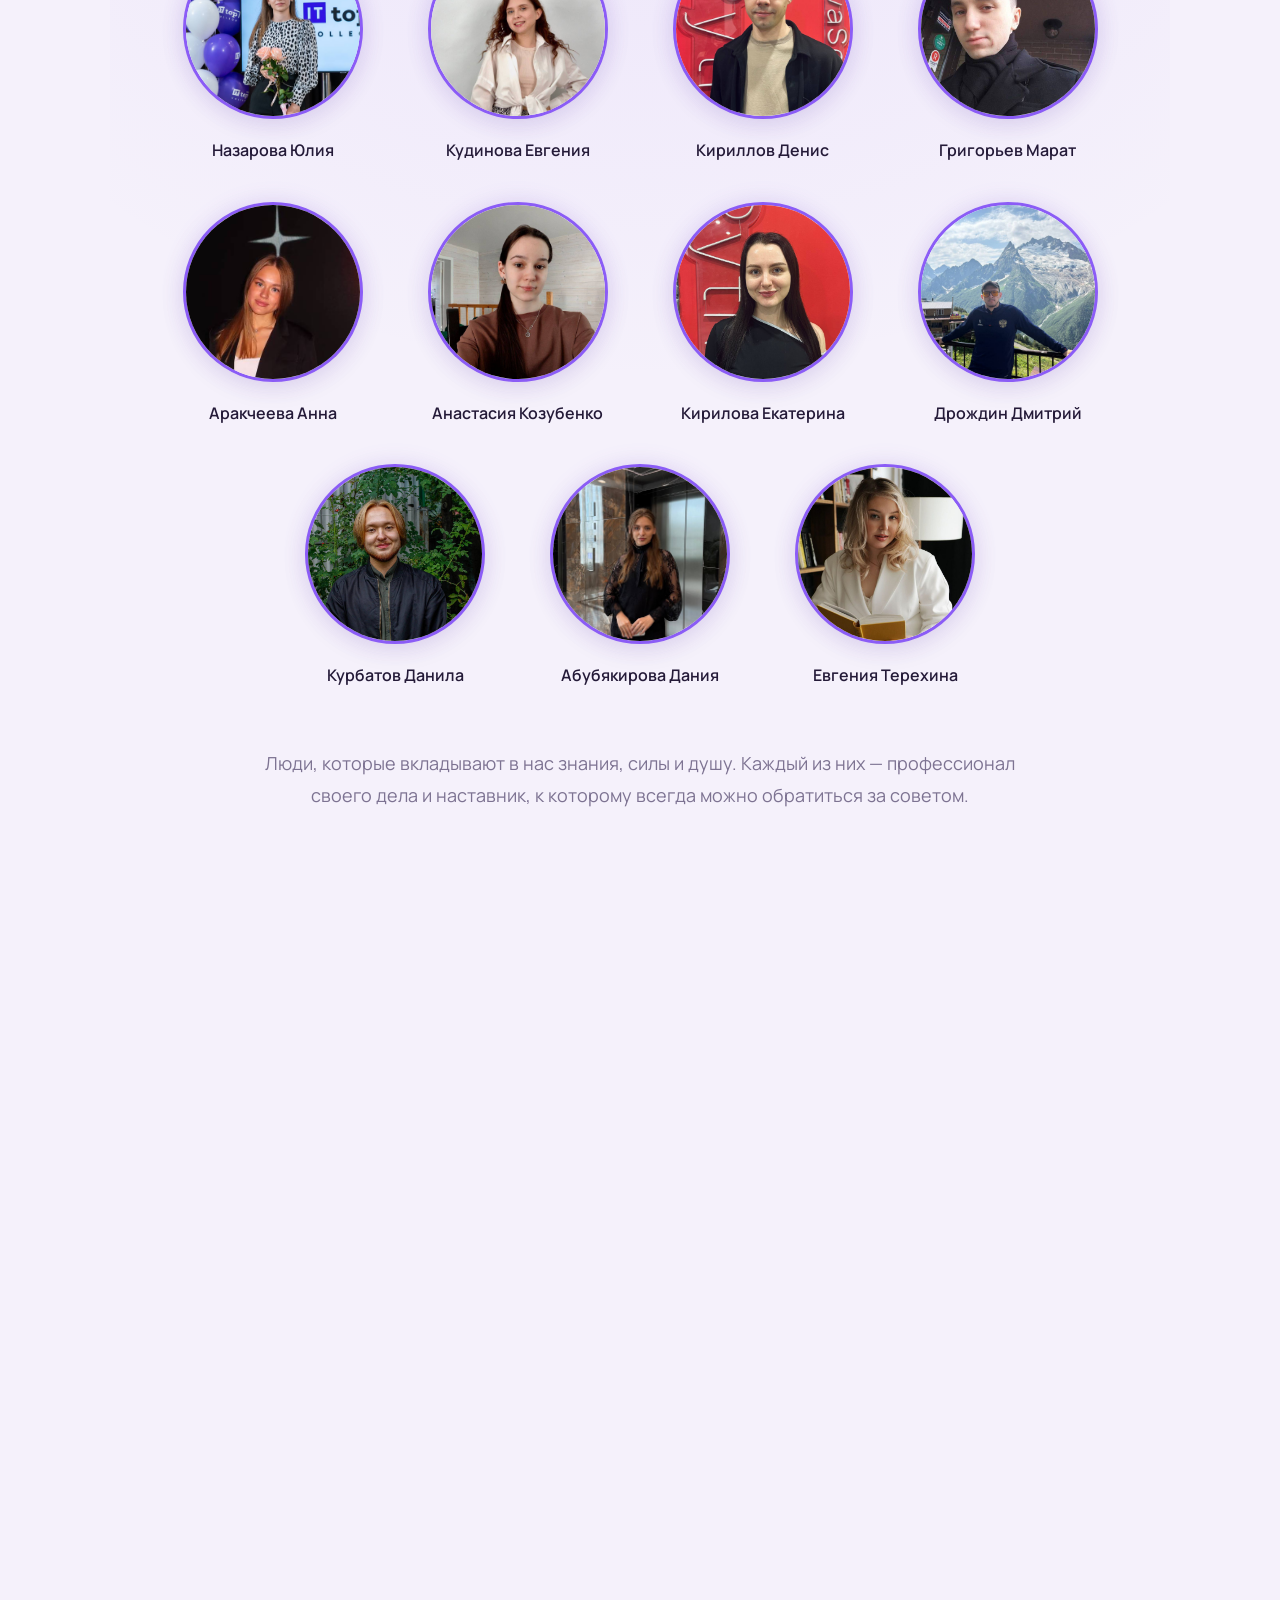
==== commit bea3ef31: "docs: update README, fix minor typos" ====
--- a/index.html
+++ b/index.html
@@ -66,7 +66,7 @@
           <div class="staff-card">
             <img src="teachers/Ivanova_Mariya.jpg" alt="Фото недоступно">
             <div class="staff-name">Мария Агибалова</div>
-            <div class="staff-role">Заведующая учебной частью</div>
+            <div class="staff-role">Руководитель учебного процесса</div>
           </div>
           <!-- <div class="academic-quote">
             <p>«Не ждите идеального момента — создайте его сами: каждый ваш шаг сегодня становится фундаментом успеха завтра»</p>
@@ -77,7 +77,7 @@
           <div class="staff-card">
             <img src="teachers/Natalya_Frolova.jpg" alt="Фото недоступно">
             <div class="staff-name">Наталья Фролова</div>
-            <div class="staff-role">Менеджер учебного процесса</div>
+            <div class="staff-role">Руководитель учебного процесса</div>
           </div>
           <!-- <div class="academic-quote">
             <p>«Не ждите идеального момента — создайте его сами: каждый ваш шаг сегодня становится фундаментом успеха завтра»</p>
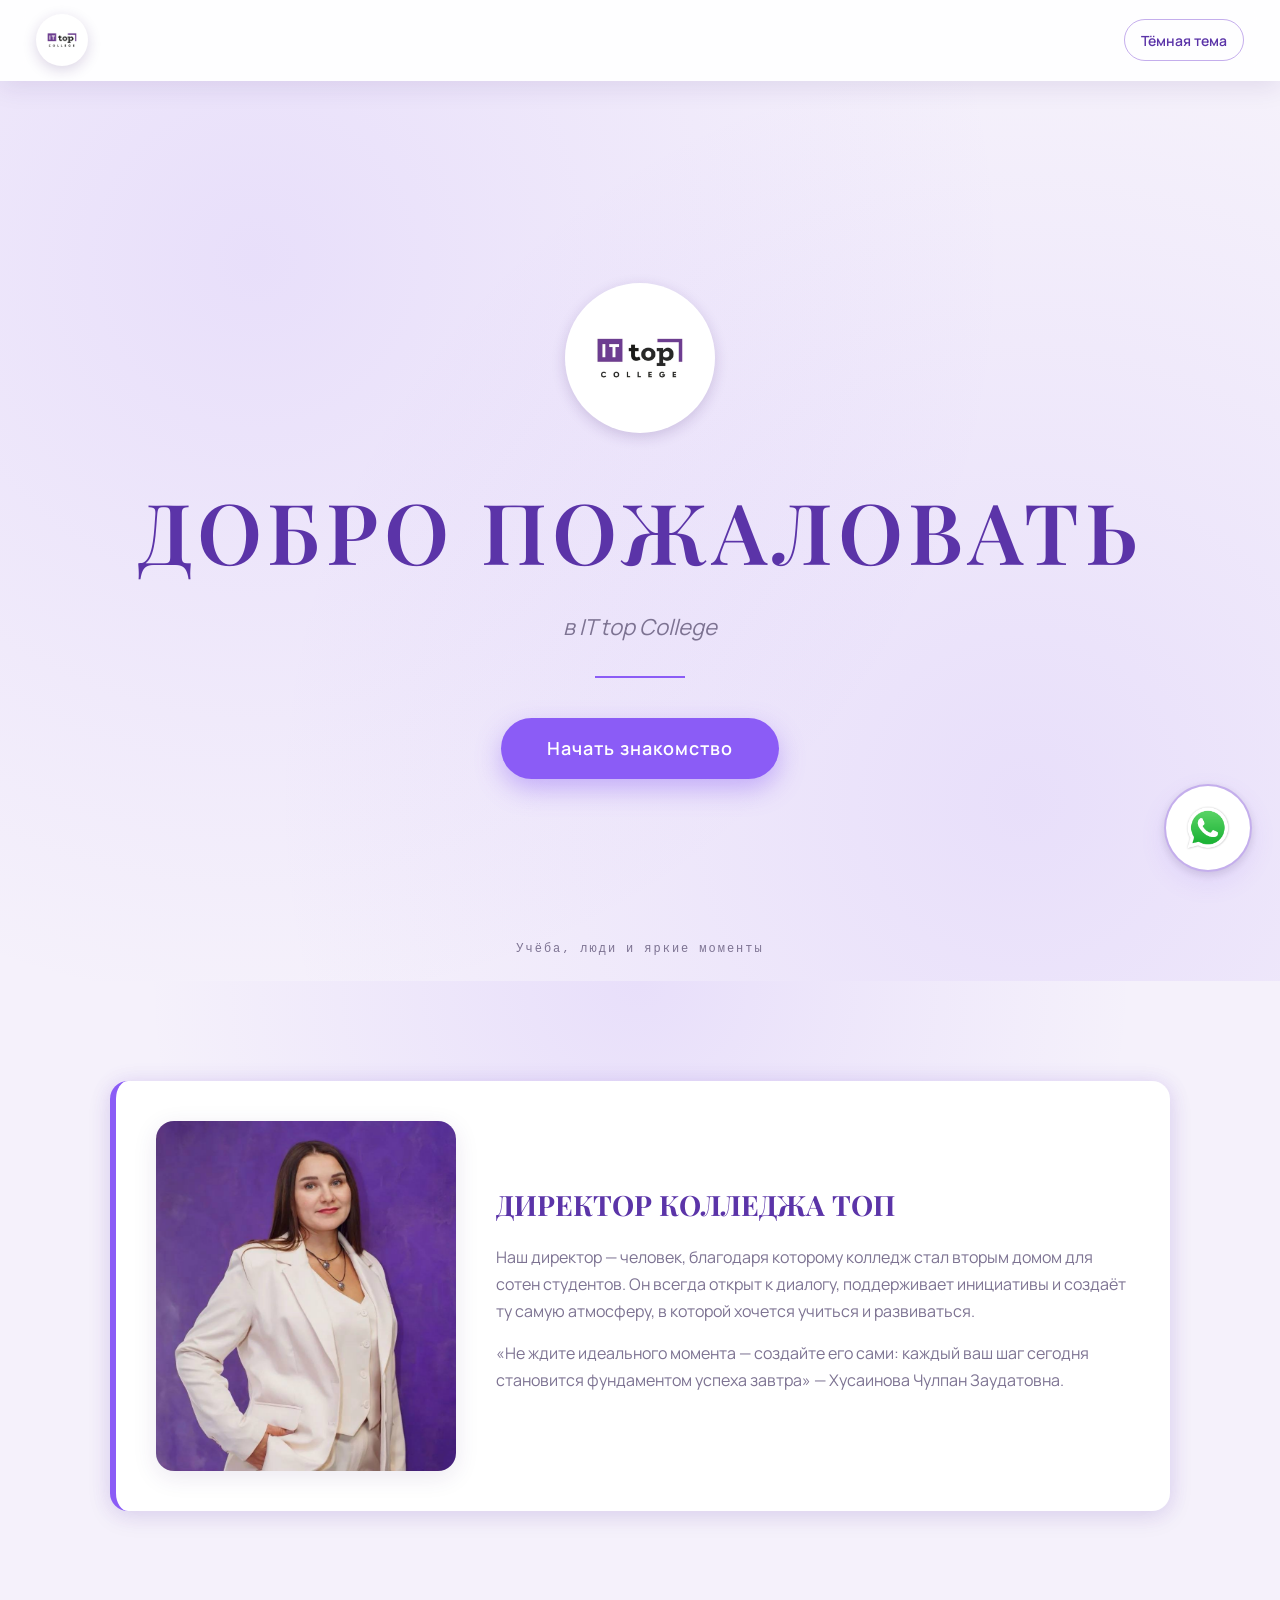
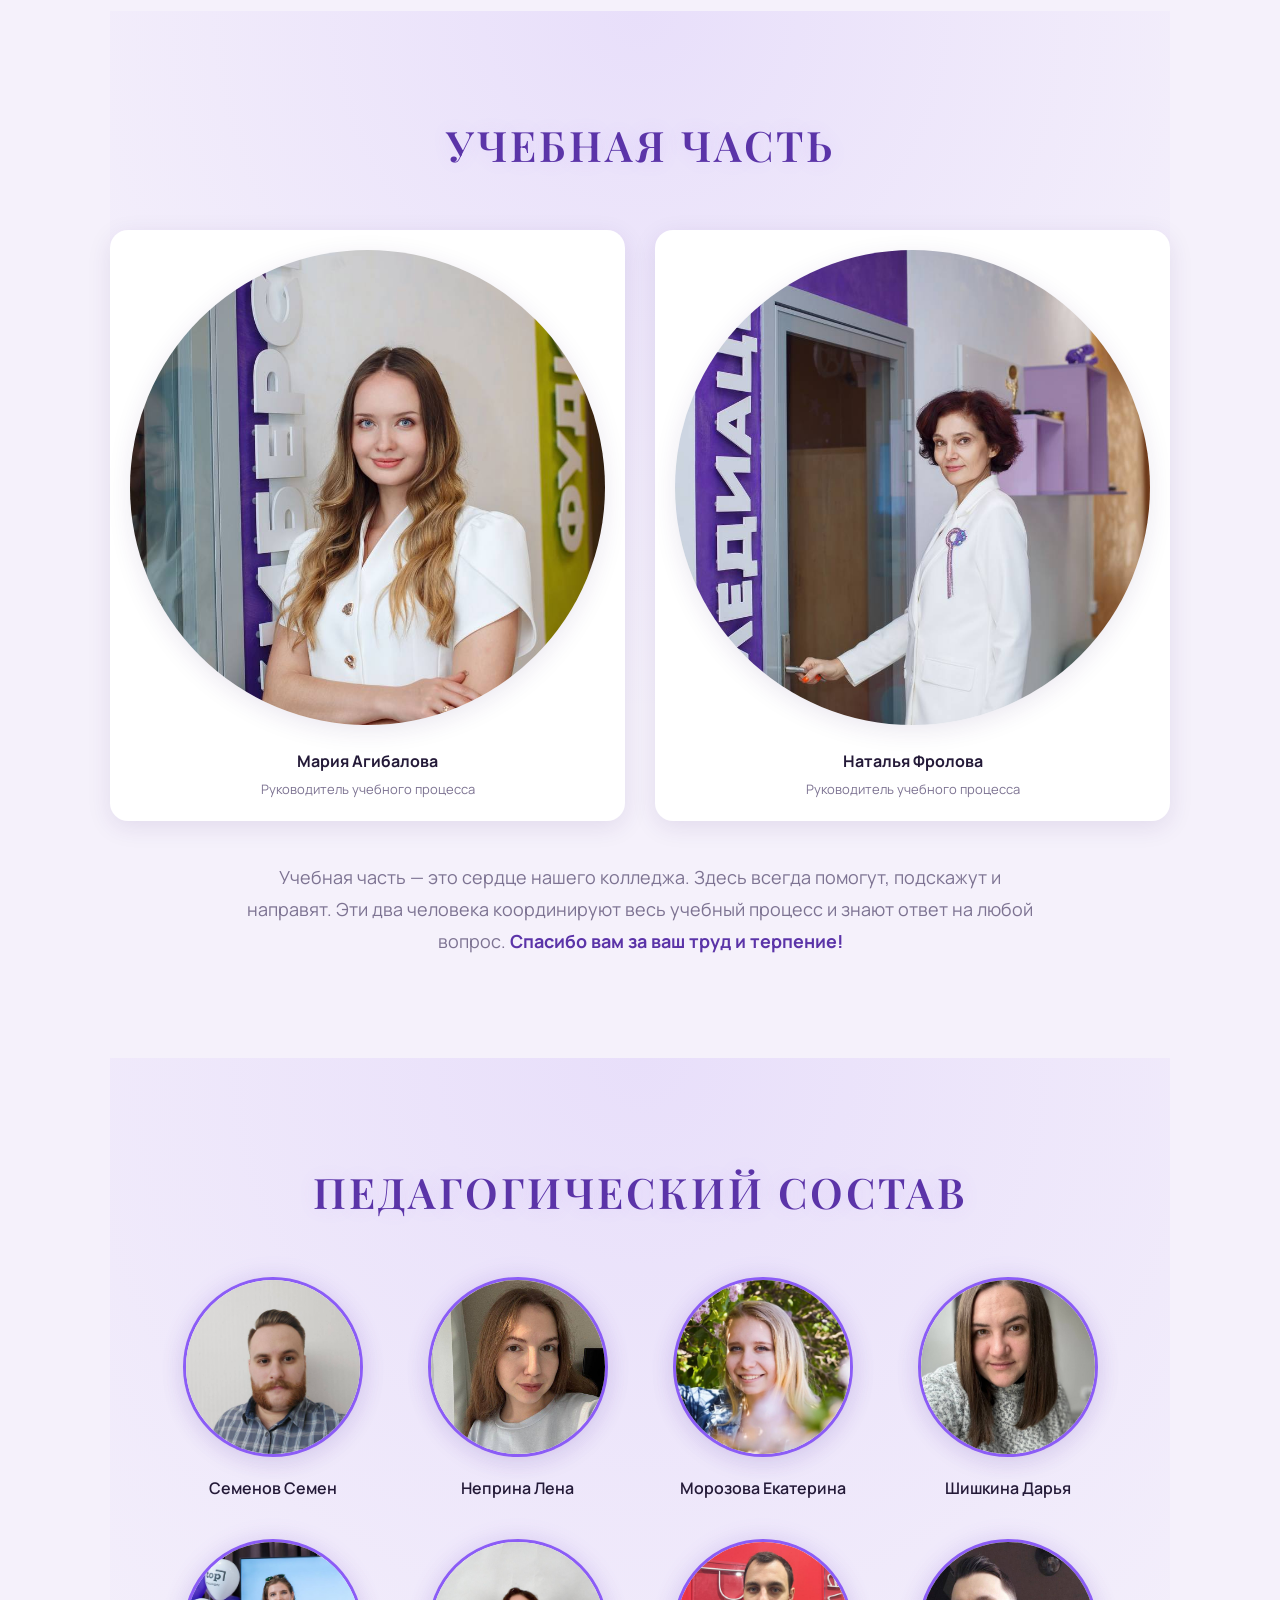
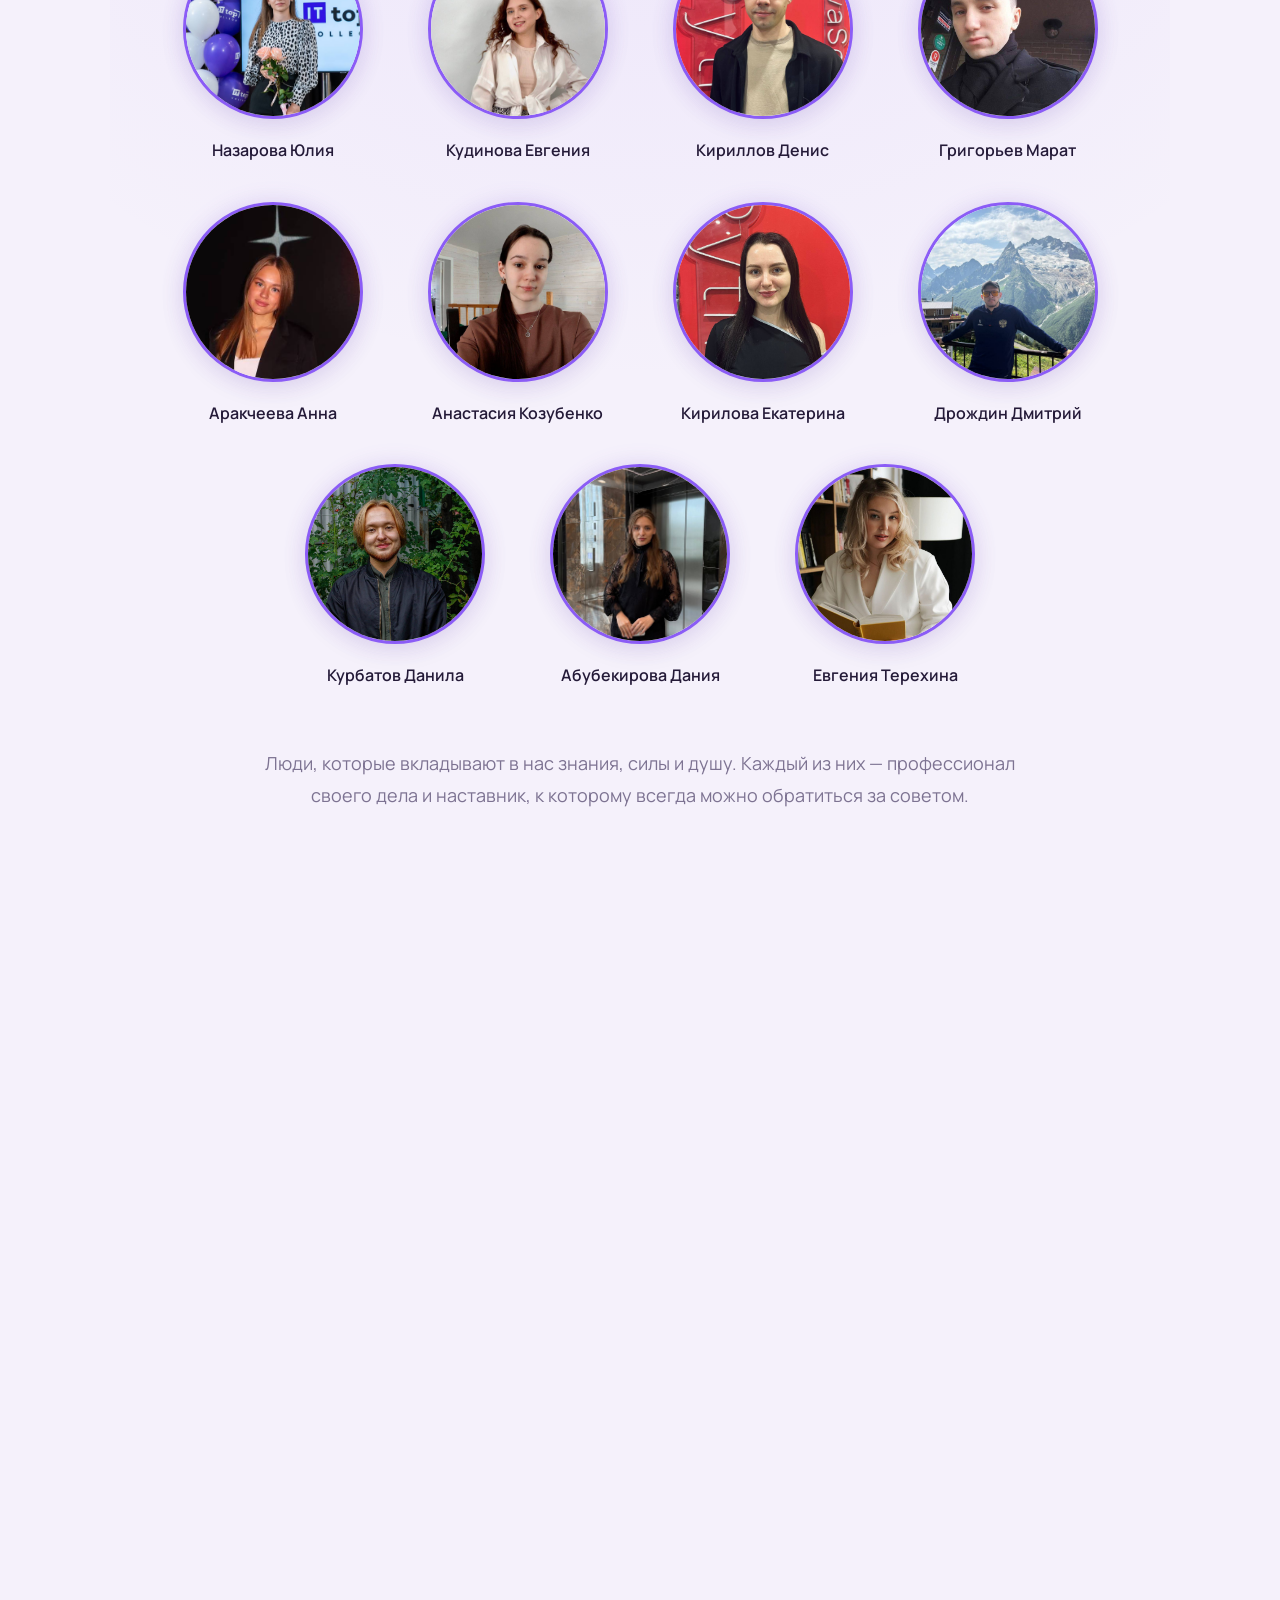
==== commit 71924009: "style: minor visual tweaks, update director photo on homepage" ====
--- a/index.html
+++ b/index.html
@@ -49,7 +49,7 @@
           <img src="teachers/Husainova_Chulpan.jpg" alt="Фото недоступно">
         </div>
         <div class="director-info">
-          <h2>Директор колледжа TOP</h2>
+          <h2>ДИРЕКТОР КОЛЛЕДЖА ТОП</h2>
           <p>Наш директор — человек, благодаря которому колледж стал вторым домом для сотен студентов. Он всегда открыт к диалогу, поддерживает инициативы и создаёт ту самую атмосферу, в которой хочется учиться и развиваться.</p>
           <blockquote class="director-quote">
             <p>«Не ждите идеального момента — создайте его сами: каждый ваш шаг сегодня становится фундаментом успеха завтра» — Хусаинова Чулпан Заудатовна.</p>
@@ -59,7 +59,7 @@
     </section>
 
     <section class="section" id="academic">
-      <h2 class="section-title">Учебная часть</h2>
+      <h2 class="section-title">УЧЕБНАЯ ЧАСТЬ</h2>
 
       <div class="academic-layout">
         <div class="academic-col">
@@ -91,7 +91,7 @@
     </section>
 
     <section class="section" id="staff">
-      <h2 class="section-title">Педагогический состав</h2>
+      <h2 class="section-title">ПЕДАГОГИЧЕСКИЙ СОСТАВ</h2>
       <div class="teachers-grid">
         <div class="teacher-card"><div class="teacher-avatar"><img src="teachers/Semenov_Semen.jpg" alt="Фото недоступно"></div><div class="teacher-name">Семенов Семен</div></div>
         <div class="teacher-card"><div class="teacher-avatar"><img src="teachers/Neprina_Lena.jpg" alt="Фото недоступно"></div><div class="teacher-name">Неприна Лена</div></div>
@@ -106,7 +106,7 @@
         <div class="teacher-card"><div class="teacher-avatar"><img src="teachers/Kirilova_Ekaterina.jpg" alt="Фото недоступно"></div><div class="teacher-name">Кирилова Екатерина</div></div>
         <div class="teacher-card"><div class="teacher-avatar"><img src="teachers/Drozhdin_Dmitry.jpg" alt="Фото недоступно"></div><div class="teacher-name">Дрождин Дмитрий</div></div>
         <div class="teacher-card"><div class="teacher-avatar"><img src="teachers/Kurbatov_Danila.jpg" alt="Фото недоступно"></div><div class="teacher-name">Курбатов Данила</div></div>
-        <div class="teacher-card"><div class="teacher-avatar"><img src="teachers/Abubyakirova_Daniya.jpg" alt="Фото недоступно"></div><div class="teacher-name">Абубякирова Дания</div></div>
+        <div class="teacher-card"><div class="teacher-avatar"><img src="teachers/Abubyakirova_Daniya.jpg" alt="Фото недоступно"></div><div class="teacher-name">Абубекирова Дания</div></div>
         <div class="teacher-card"><div class="teacher-avatar"><img src="teachers/Evgeniya_Terekina.jpg" alt="Фото недоступно"></div><div class="teacher-name">Евгения Терехина</div></div>
       </div>
       <div class="section-text">
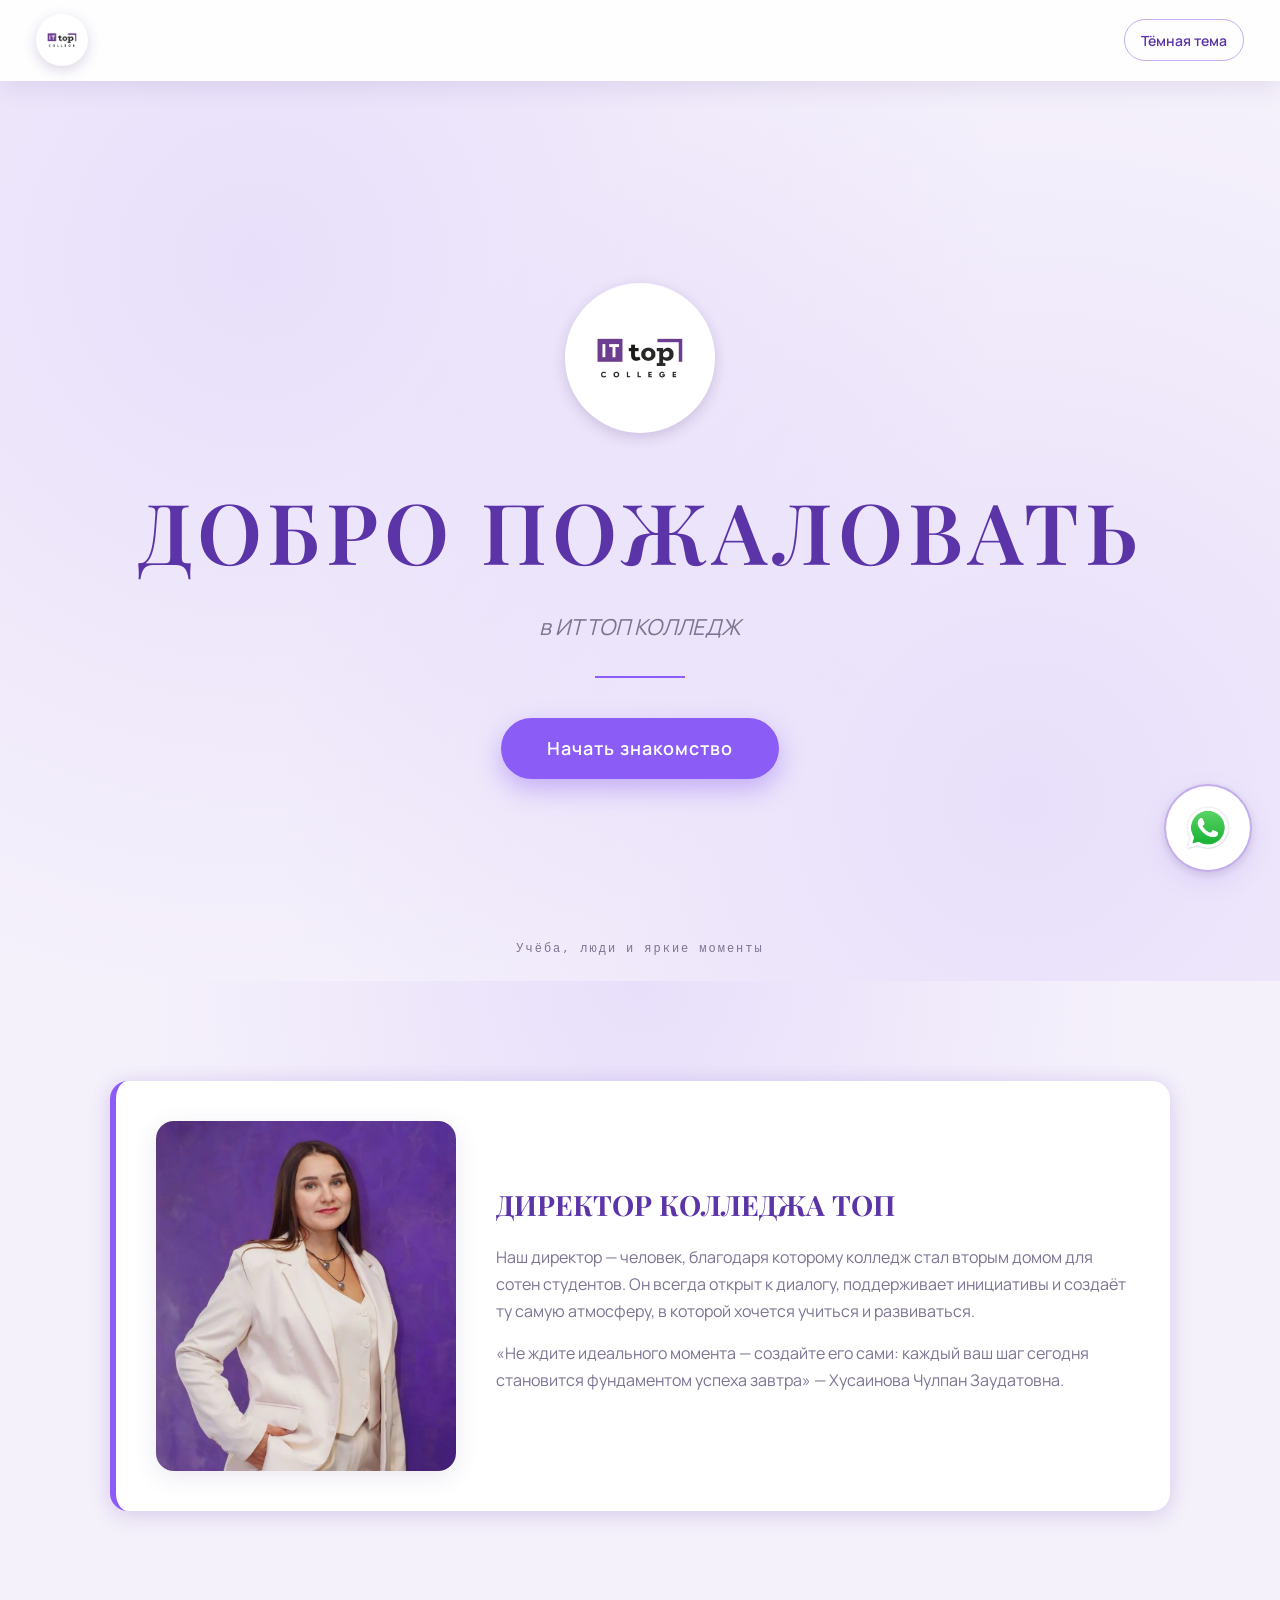
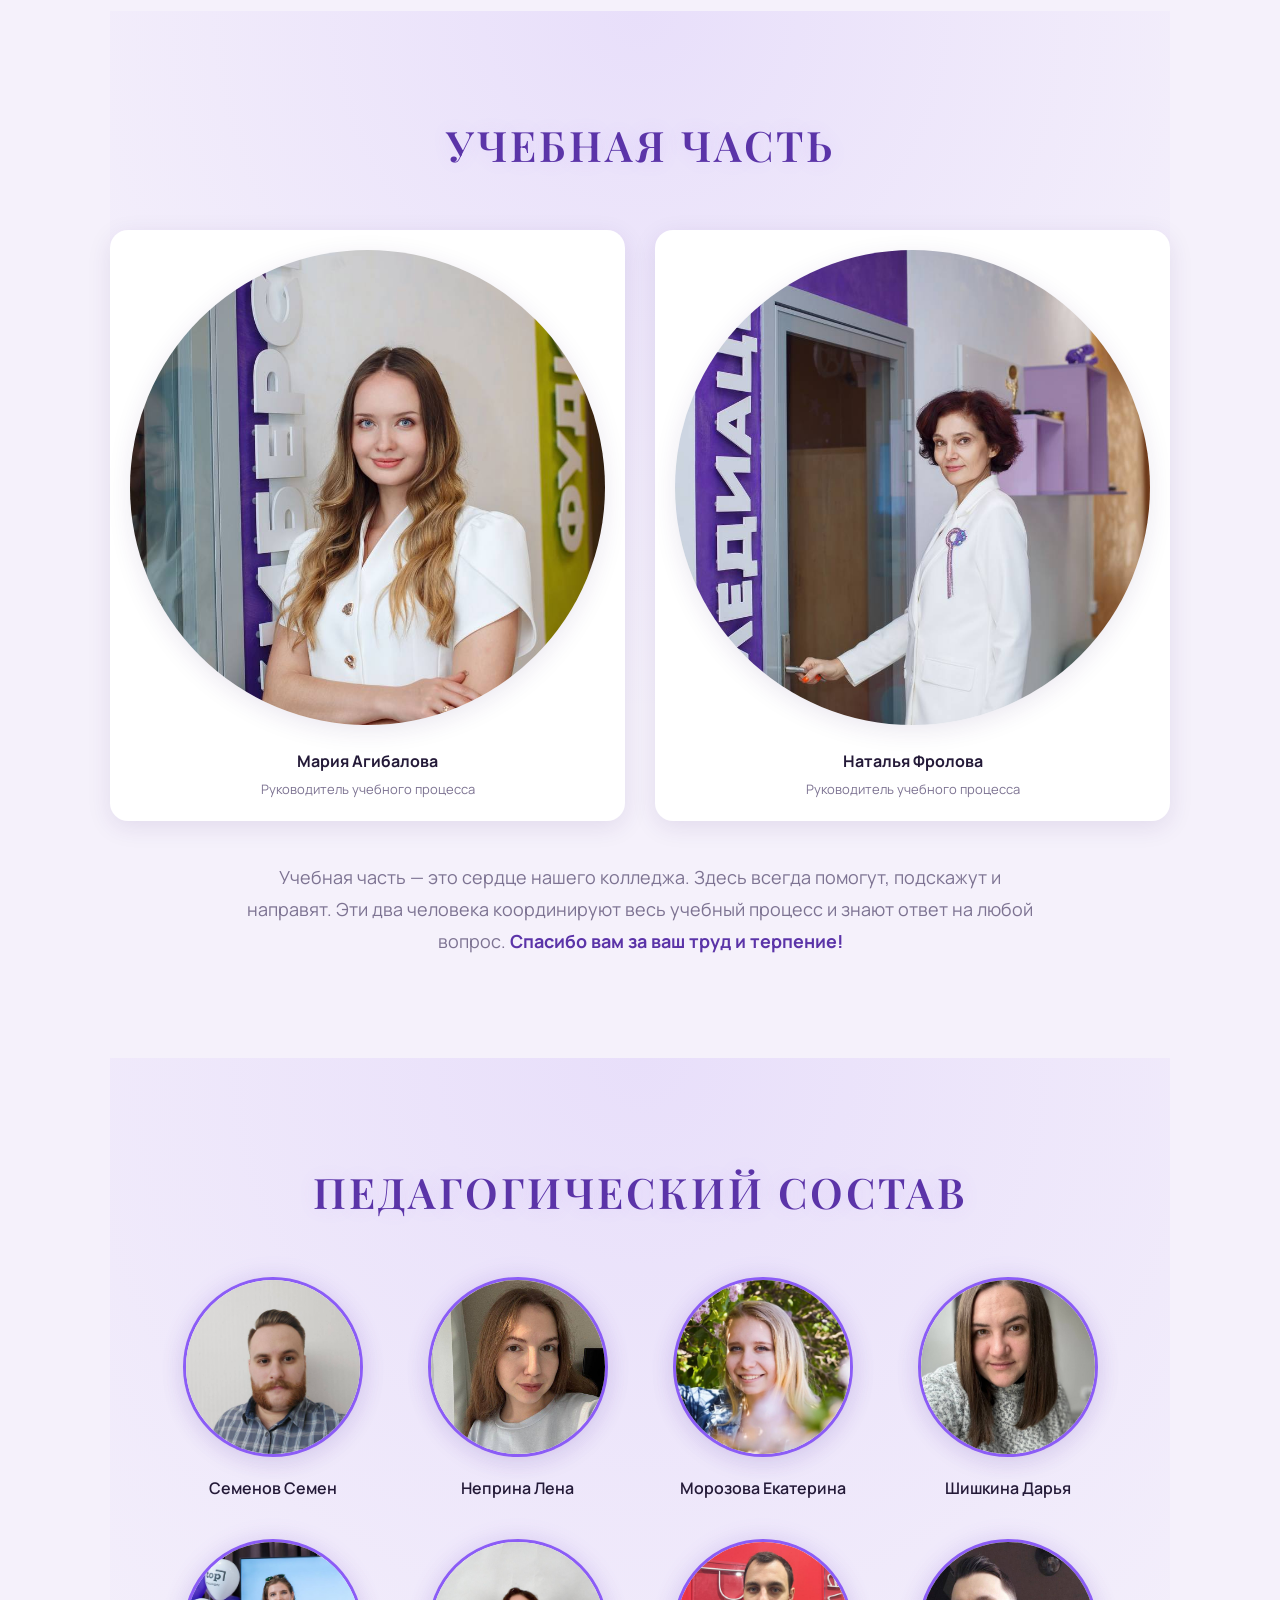
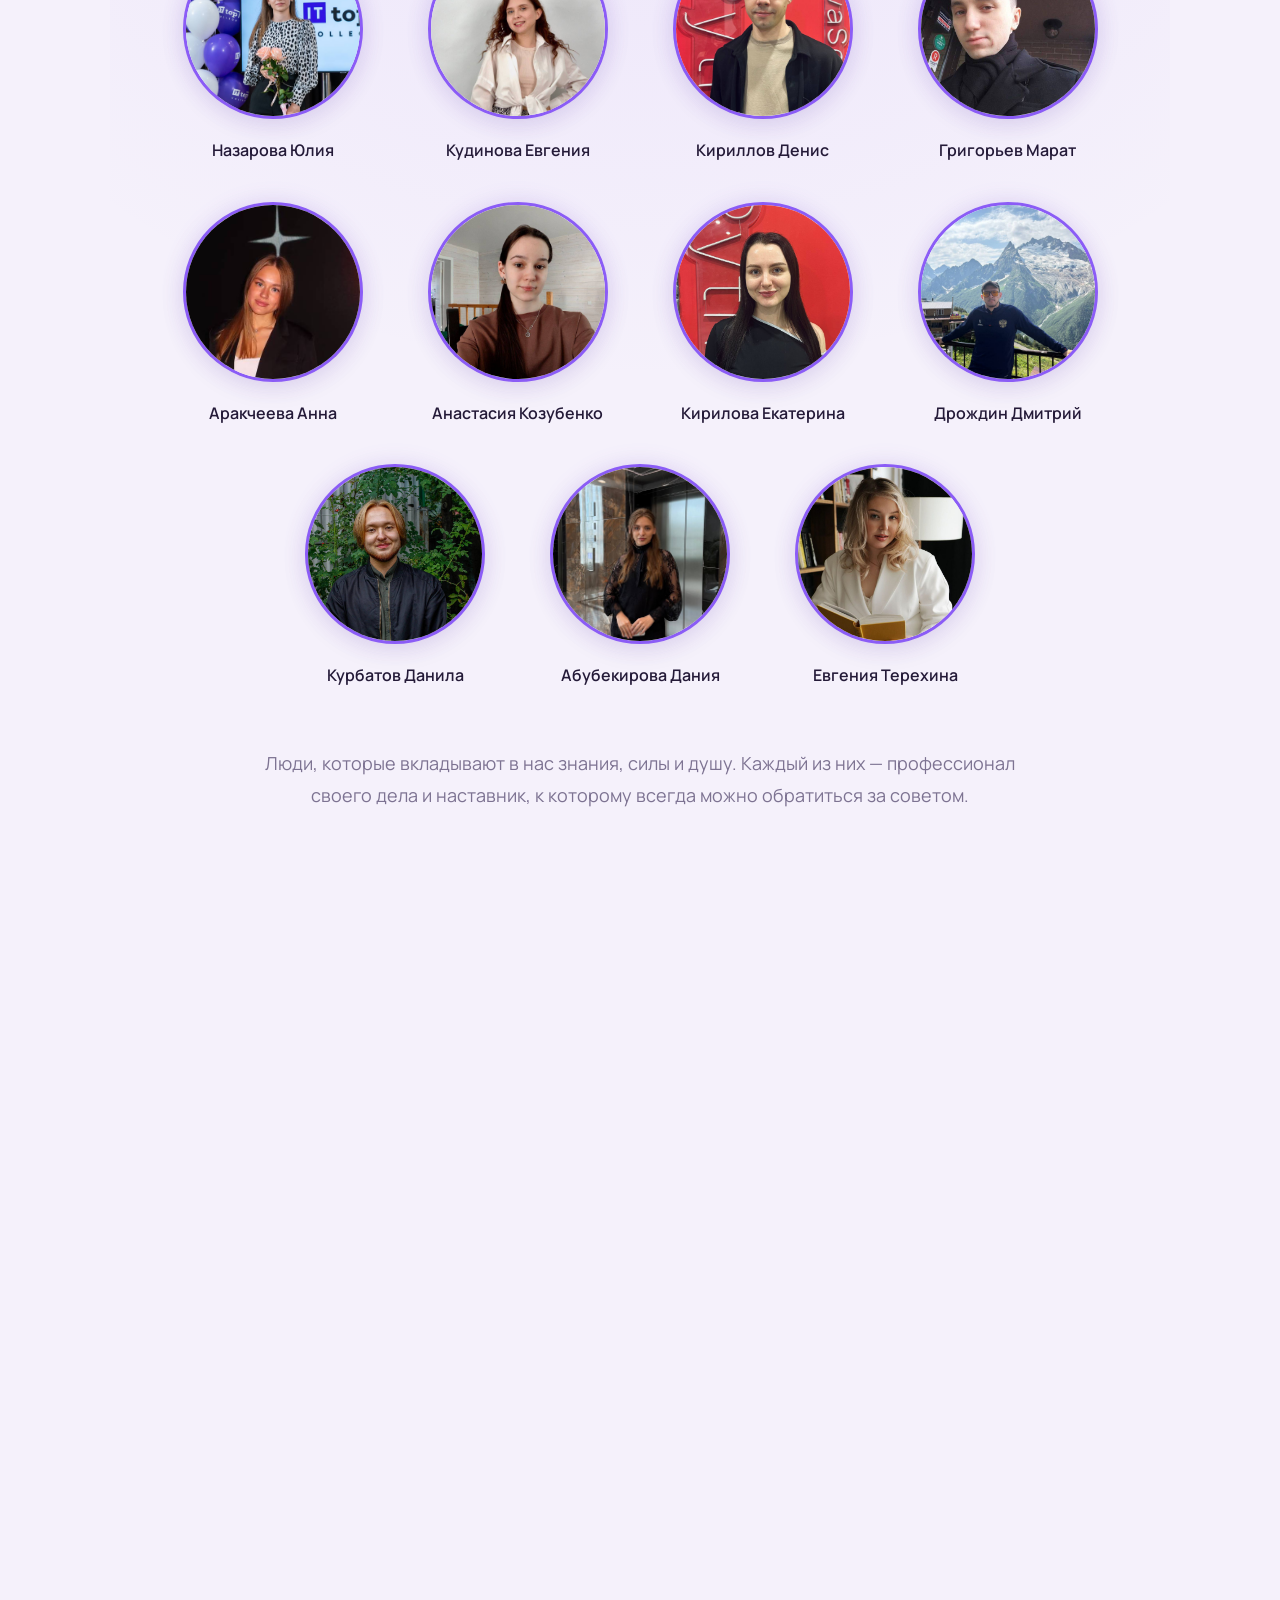
==== commit 9308d395: "style: minor visual tweaks" ====
--- a/index.html
+++ b/index.html
@@ -35,7 +35,7 @@
       <img src="icon_logo/logo.avif" alt="Логотип IT top College">
     </div>
     <h1>Добро пожаловать</h1>
-    <p class="cover-sub">в IT top College</p>
+    <p class="cover-sub">в ИТ ТОП КОЛЛЕДЖ</p>
     <div class="divider"></div>
     <a href="#director" class="btn-start" id="start-btn">Начать знакомство</a>
     <p class="cover-foot">Учёба, люди и яркие моменты</p>
